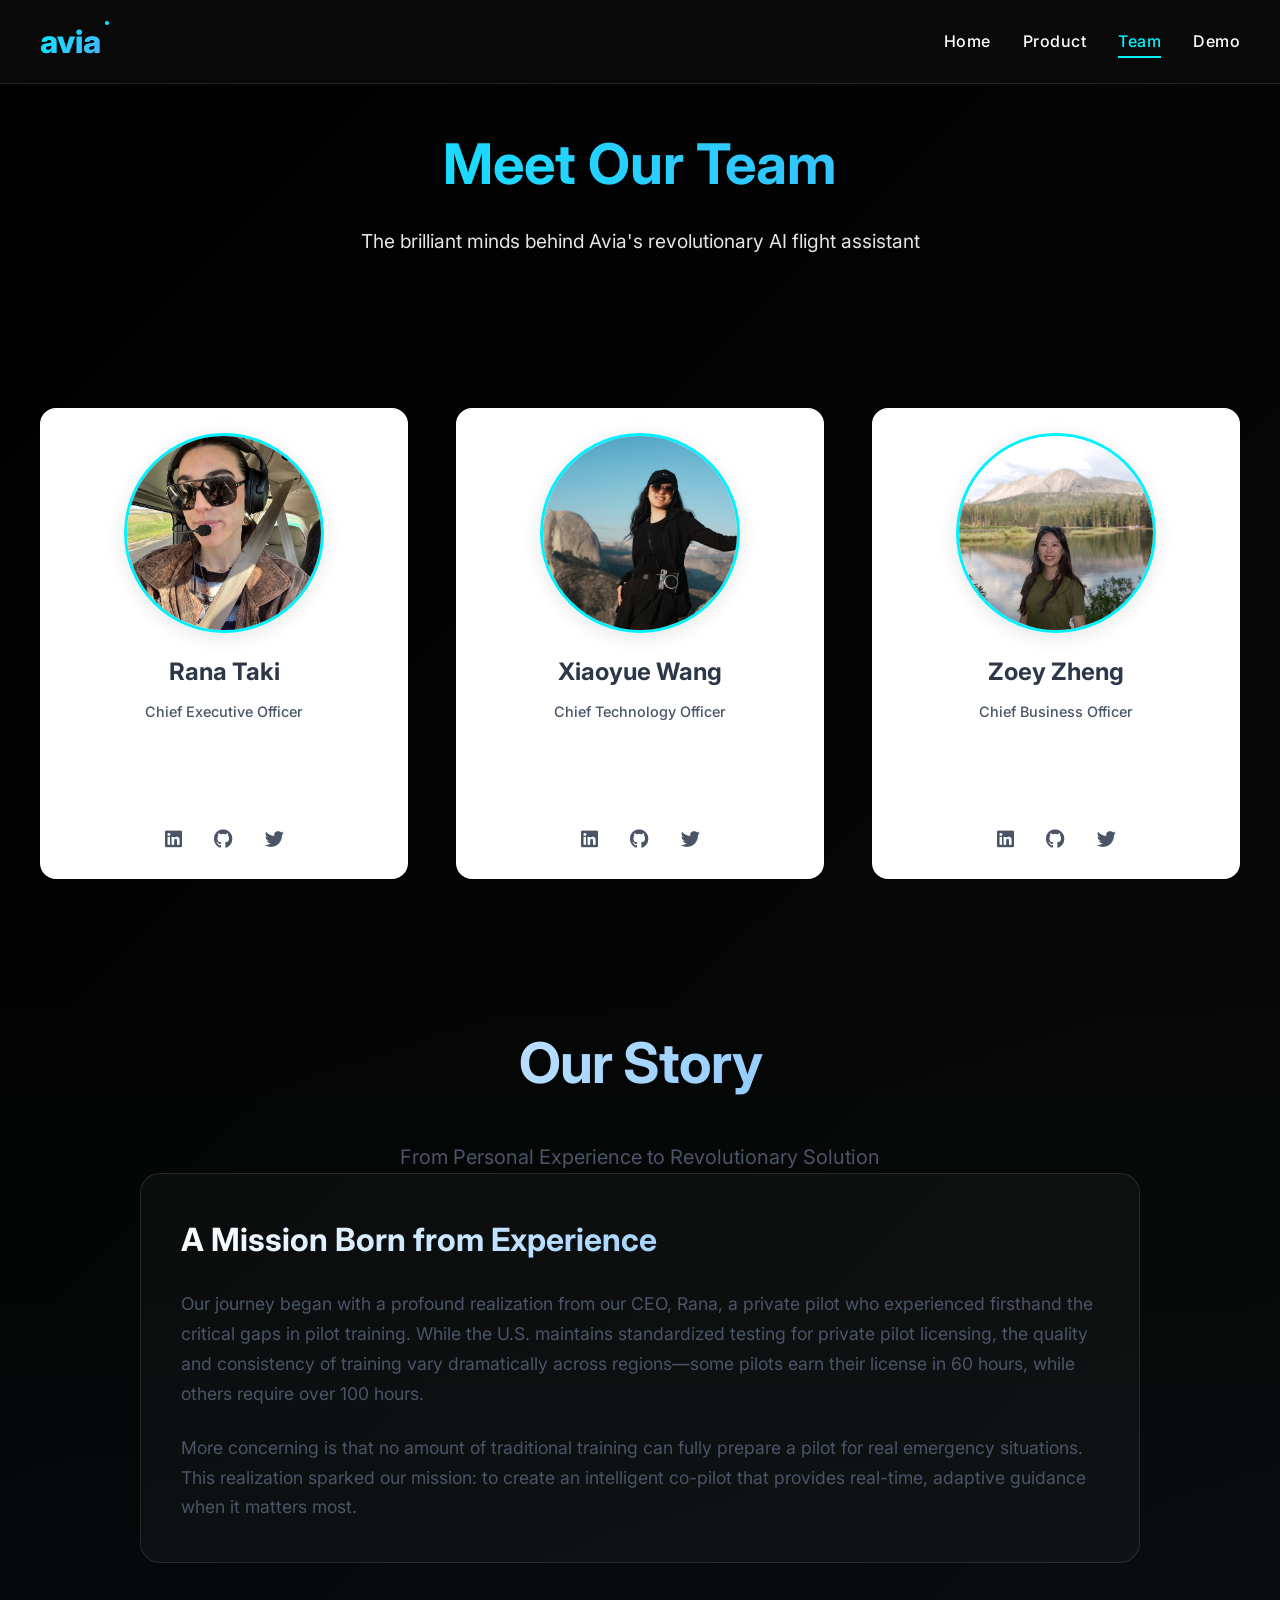
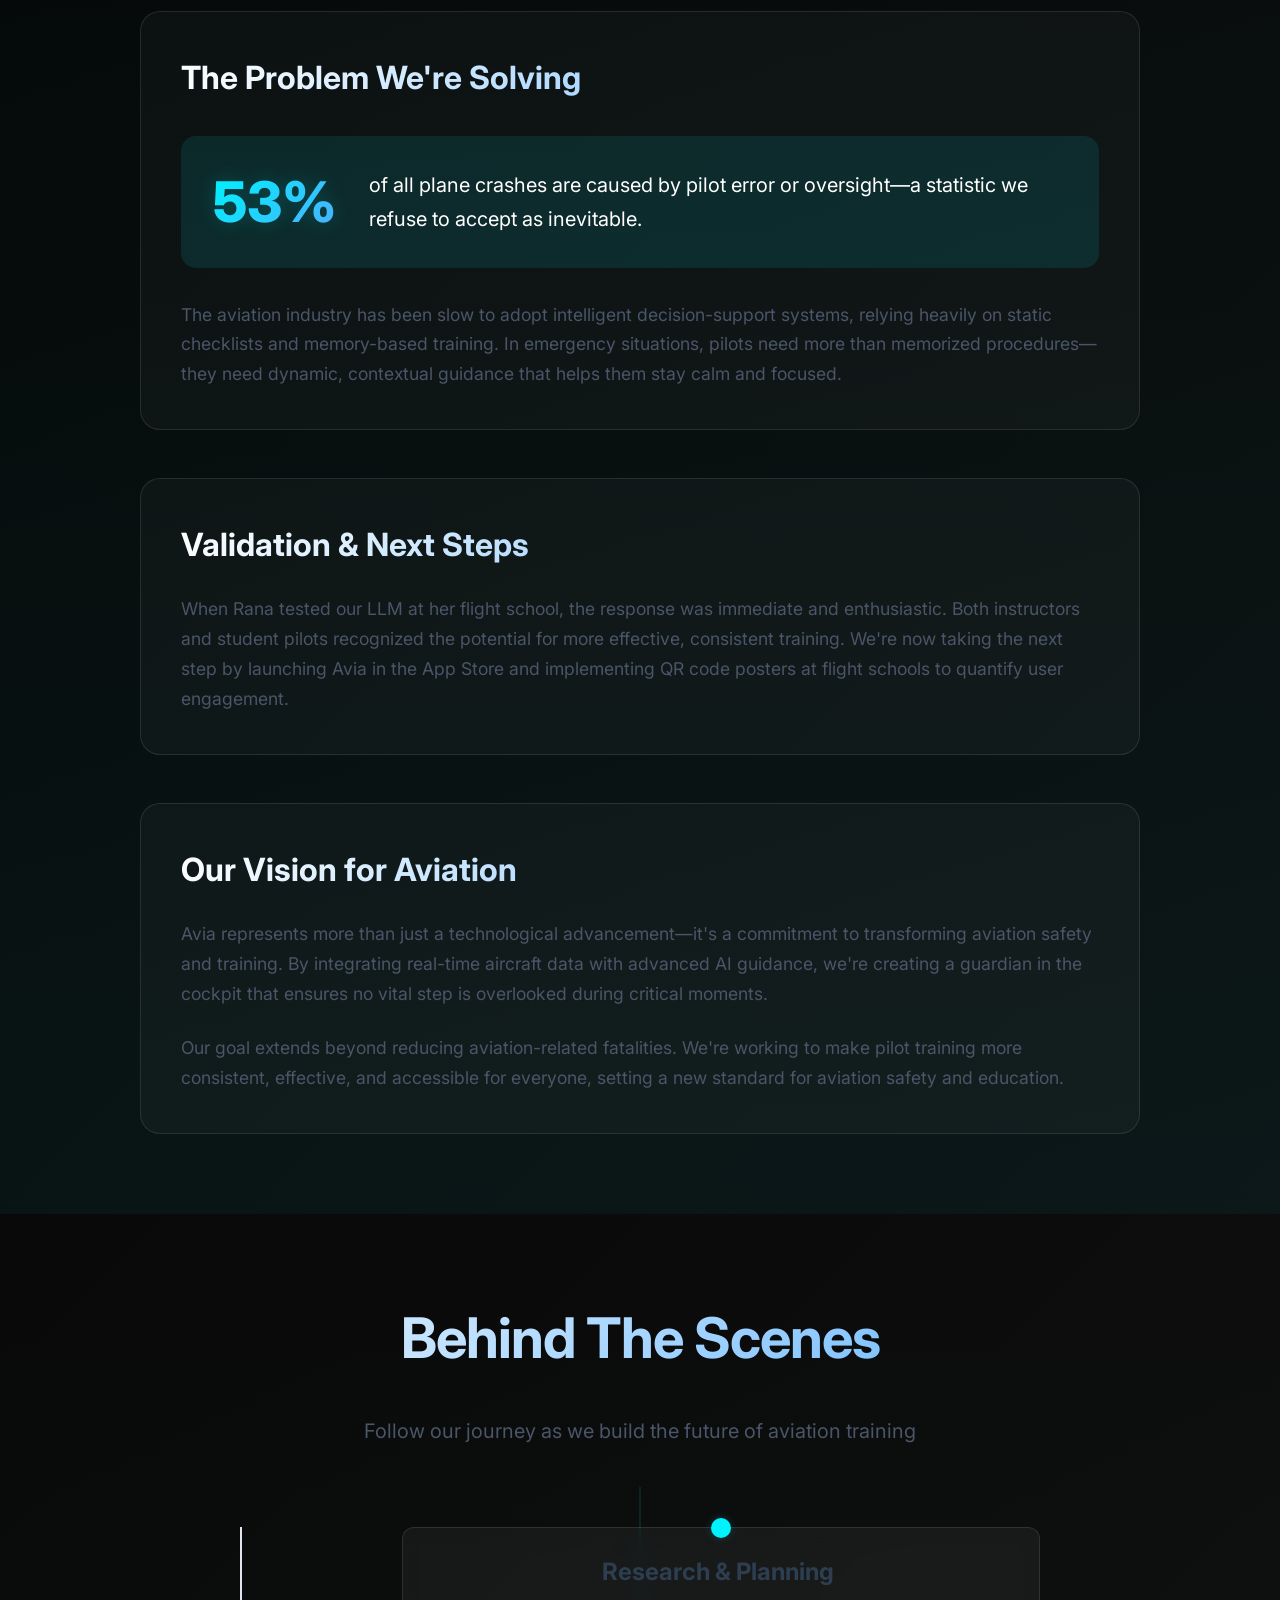
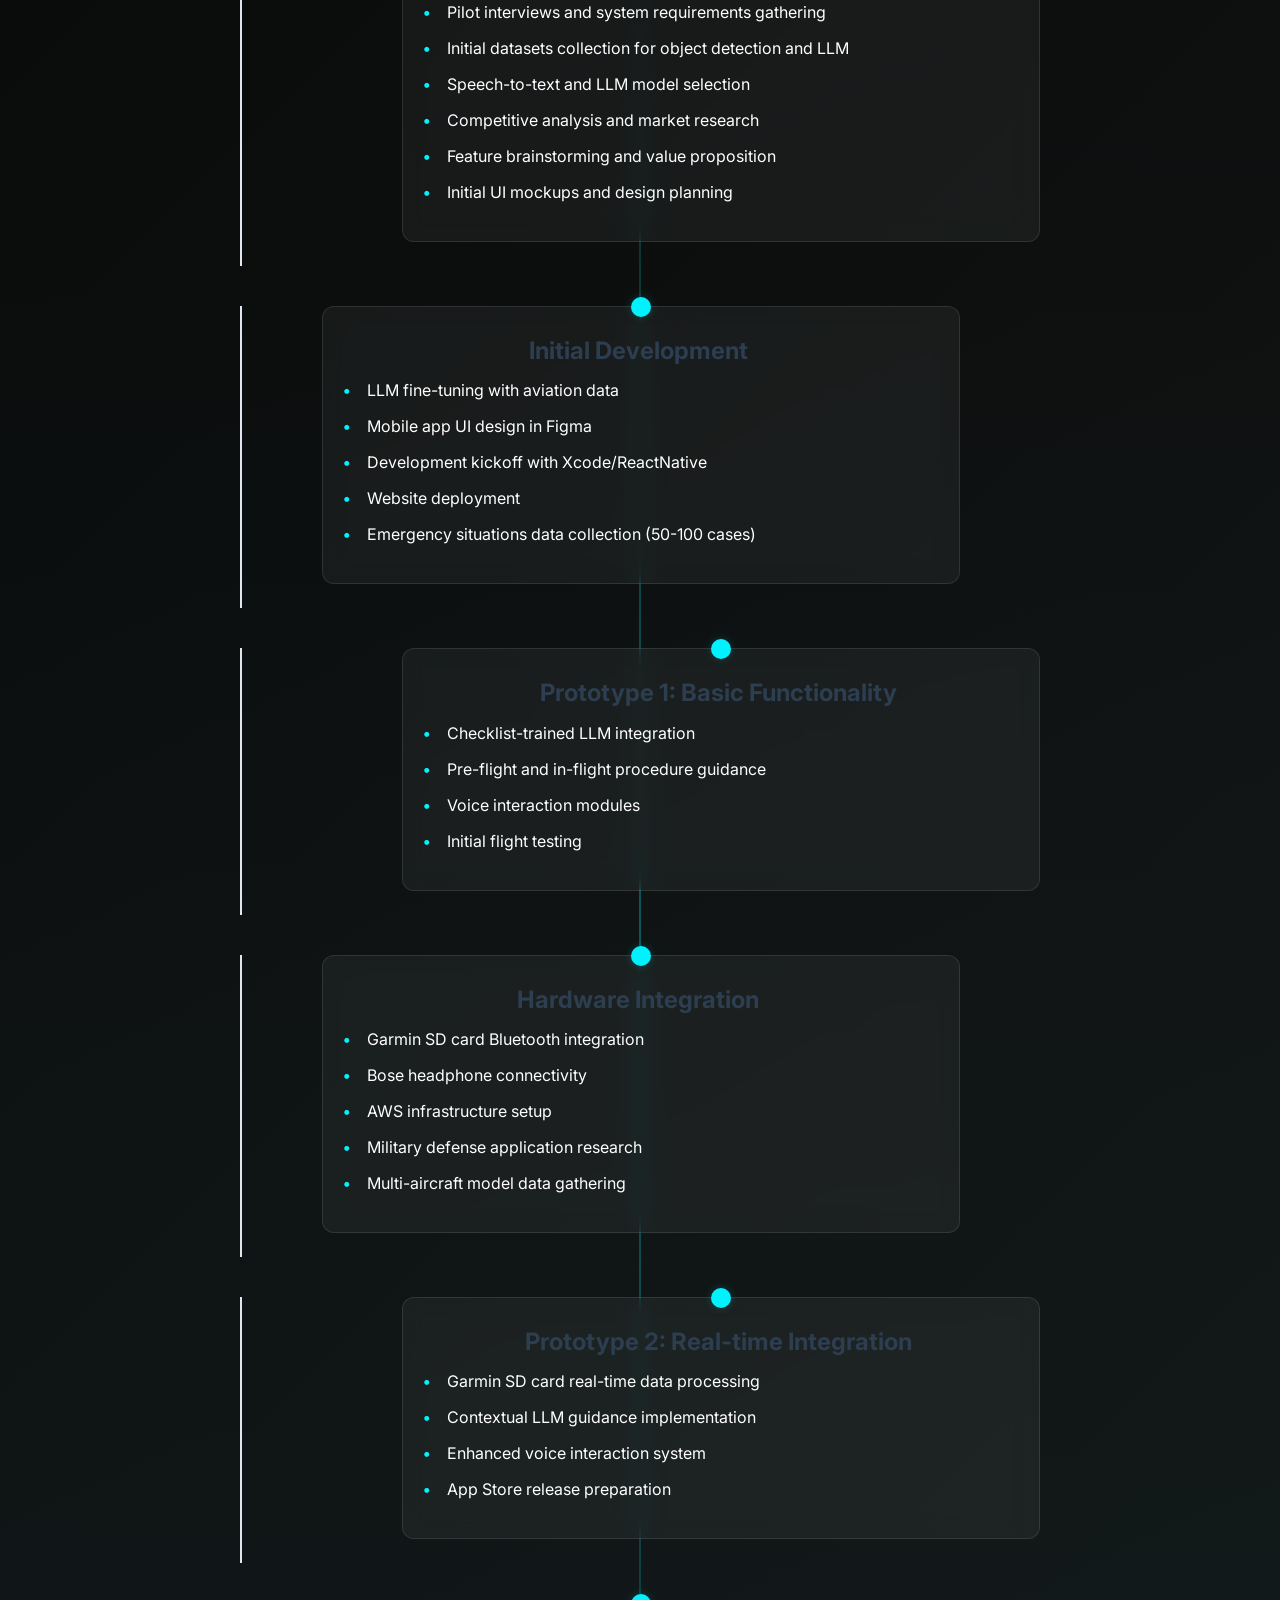
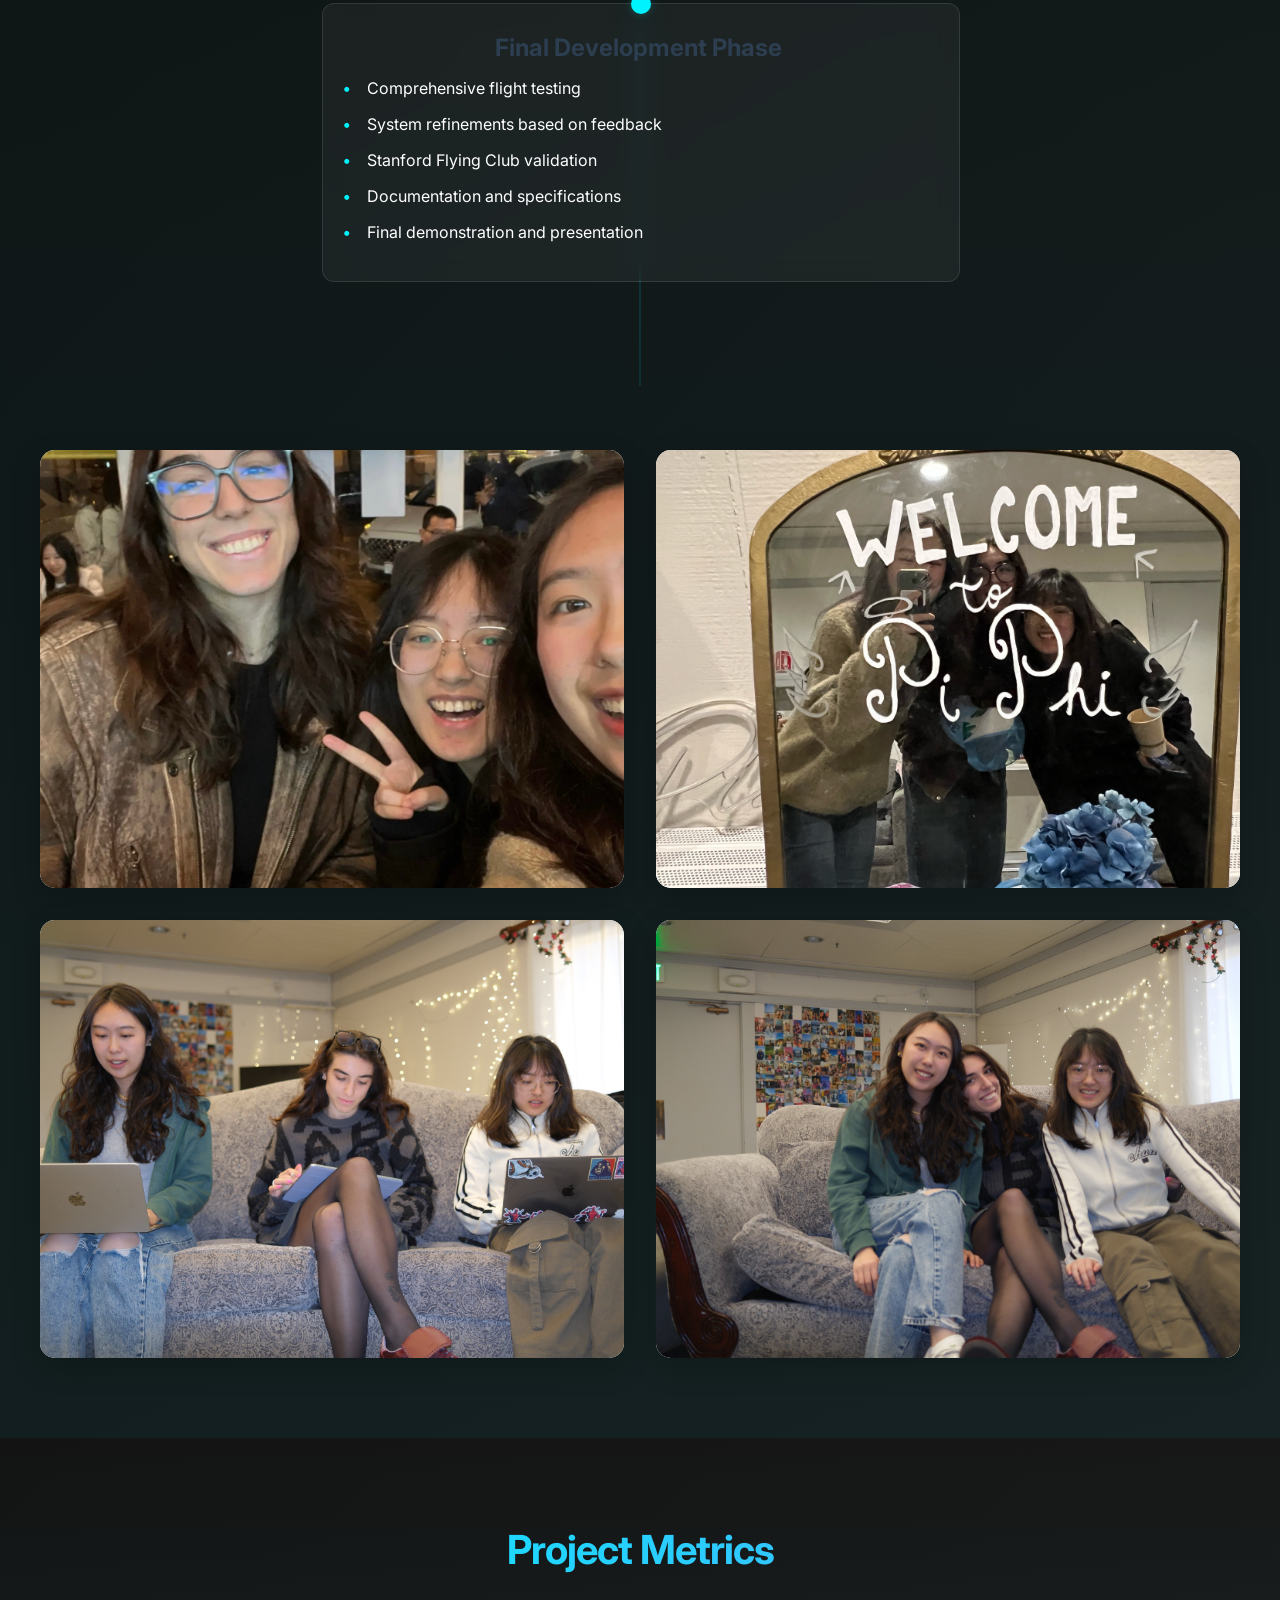
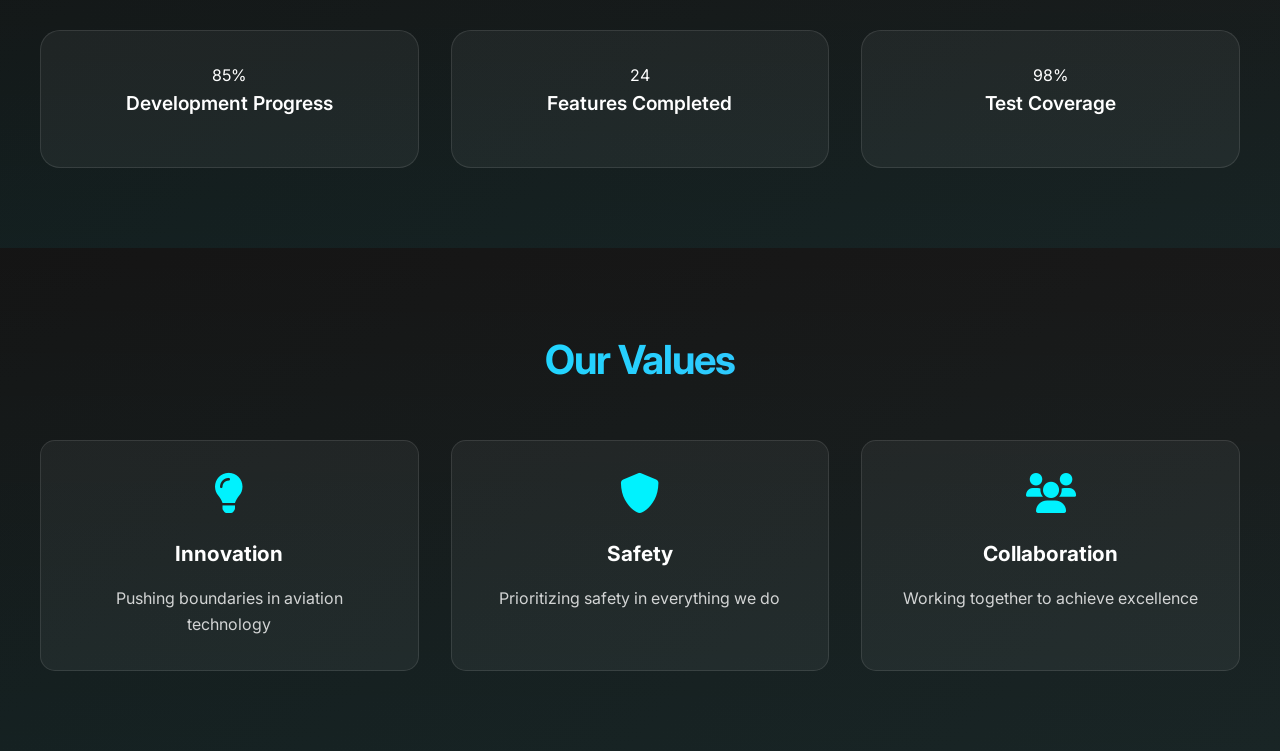
==== team.html @ 07f6a437 "Initial commit: Updated website with combined features and beta message" ====
<!DOCTYPE html>
<html lang="en">
<head>
    <meta charset="UTF-8">
    <meta name="viewport" content="width=device-width, initial-scale=1.0">
    <title>Avia - Our Team</title>
    <link rel="stylesheet" href="styles.css">
    <link rel="stylesheet" href="https://cdnjs.cloudflare.com/ajax/libs/font-awesome/6.0.0/css/all.min.css">
    <link href="https://fonts.googleapis.com/css2?family=Inter:wght@400;500;600;700;800&display=swap" rel="stylesheet">
</head>
<body>
    <nav>
        <div class="container">
            <div class="logo">avia<span class="logo-dot"></span></div>
            <div class="nav-links">
                <a href="index.html">Home</a>
                <a href="product.html">Product</a>
                <a href="team.html" class="active">Team</a>
                <a href="avia-web/index.html">Demo</a>
            </div>
            <button class="mobile-menu-btn">
                <span></span>
                <span></span>
                <span></span>
            </button>
        </div>
    </nav>

    <main class="team-page">
        <section class="team-hero">
            <div class="container">
                <h1>Meet Our Team</h1>
                <p class="subtitle">The brilliant minds behind Avia's revolutionary AI flight assistant</p>
            </div>
        </section>

        <section class="team-members">
            <div class="container">
                <div class="team-grid">
                    <div class="team-member">
                        <div class="member-image">
                            <img src="assets/profiles/rana.jpg" alt="Rana Taki">
                        </div>
                        <div class="member-info">
                            <h3>Rana Taki</h3>
                            <span class="role">Chief Executive Officer</span>
                            <p>Leading Avia's vision and strategy to revolutionize aviation safety through AI innovation.</p>
                            <div class="social-links">
                                <a href="https://www.linkedin.com/in/rana-taki-76725b192/" target="_blank"><i class="fab fa-linkedin"></i></a>
                                <a href="https://github.com/ranataki" target="_blank"><i class="fab fa-github"></i></a>
                                <a href="#" target="_blank"><i class="fab fa-twitter"></i></a>
                            </div>
                        </div>
                    </div>

                    <div class="team-member">
                        <div class="member-image">
                            <img src="assets/profiles/xiaoyue.jpg" alt="Xiaoyue Wang">
                        </div>
                        <div class="member-info">
                            <h3>Xiaoyue Wang</h3>
                            <span class="role">Chief Technology Officer</span>
                            <p>Architecting Avia's cutting-edge AI technology and leading technical innovation.</p>
                            <div class="social-links">
                                <a href="https://www.linkedin.com/in/xiaoyue-wang-611029232/" target="_blank"><i class="fab fa-linkedin"></i></a>
                                <a href="https://github.com/DPWXY" target="_blank"><i class="fab fa-github"></i></a>
                                <a href="#" target="_blank"><i class="fab fa-twitter"></i></a>
                            </div>
                        </div>
                    </div>

                    <div class="team-member">
                        <div class="member-image">
                            <img src="assets/profiles/zoey.jpg" alt="Zoey Zheng">
                        </div>
                        <div class="member-info">
                            <h3>Zoey Zheng</h3>
                            <span class="role">Chief Business Officer</span>
                            <p>Driving Avia's business development and strategic partnerships to expand our reach.</p>
                            <div class="social-links">
                                <a href="https://www.linkedin.com/in/zoey-zheng-stanford/" target="_blank"><i class="fab fa-linkedin"></i></a>
                                <a href="https://github.com/zoeyyyzheng" target="_blank"><i class="fab fa-github"></i></a>
                                <a href="#" target="_blank"><i class="fab fa-twitter"></i></a>
                            </div>
                        </div>
                    </div>
                </div>
            </div>
        </section>

        <section class="team-story">
            <div class="container">
                <h2>Our Story</h2>
                <p class="section-description">From Personal Experience to Revolutionary Solution</p>
                
                <div class="story-content">
                    <div class="origin-story">
                        <h3>A Mission Born from Experience</h3>
                        <p>Our journey began with a profound realization from our CEO, Rana, a private pilot who experienced firsthand the critical gaps in pilot training. While the U.S. maintains standardized testing for private pilot licensing, the quality and consistency of training vary dramatically across regions—some pilots earn their license in 60 hours, while others require over 100 hours.</p>
                        <p>More concerning is that no amount of traditional training can fully prepare a pilot for real emergency situations. This realization sparked our mission: to create an intelligent co-pilot that provides real-time, adaptive guidance when it matters most.</p>
                    </div>

                    <div class="problem-validation">
                        <h3>The Problem We're Solving</h3>
                        <div class="stat-highlight">
                            <span class="stat-number">53%</span>
                            <p>of all plane crashes are caused by pilot error or oversight—a statistic we refuse to accept as inevitable.</p>
                        </div>
                        <p>The aviation industry has been slow to adopt intelligent decision-support systems, relying heavily on static checklists and memory-based training. In emergency situations, pilots need more than memorized procedures—they need dynamic, contextual guidance that helps them stay calm and focused.</p>
                    </div>

                    <div class="market-validation">
                        <h3>Validation & Next Steps</h3>
                        <p>When Rana tested our LLM at her flight school, the response was immediate and enthusiastic. Both instructors and student pilots recognized the potential for more effective, consistent training. We're now taking the next step by launching Avia in the App Store and implementing QR code posters at flight schools to quantify user engagement.</p>
                    </div>

                    <div class="vision-impact">
                        <h3>Our Vision for Aviation</h3>
                        <p>Avia represents more than just a technological advancement—it's a commitment to transforming aviation safety and training. By integrating real-time aircraft data with advanced AI guidance, we're creating a guardian in the cockpit that ensures no vital step is overlooked during critical moments.</p>
                        <p>Our goal extends beyond reducing aviation-related fatalities. We're working to make pilot training more consistent, effective, and accessible for everyone, setting a new standard for aviation safety and education.</p>
                    </div>
                </div>
            </div>
        </section>

        <section class="project-timeline">
            <div class="container">
                <h2>Behind The Scenes</h2>
                <p class="section-description">Follow our journey as we build the future of aviation training</p>
                <div class="timeline-wrapper">
                    <div class="timeline">
                        <div class="timeline-item">
                            <div class="timeline-content">
                                <h3>Research & Planning</h3>
                                <ul class="timeline-list">
                                    <li>Pilot interviews and system requirements gathering</li>
                                    <li>Initial datasets collection for object detection and LLM</li>
                                    <li>Speech-to-text and LLM model selection</li>
                                    <li>Competitive analysis and market research</li>
                                    <li>Feature brainstorming and value proposition</li>
                                    <li>Initial UI mockups and design planning</li>
                                </ul>
                            </div>
                        </div>

                        <div class="timeline-item">
                            <div class="timeline-content">
                                <h3>Initial Development</h3>
                                <ul class="timeline-list">
                                    <li>LLM fine-tuning with aviation data</li>
                                    <li>Mobile app UI design in Figma</li>
                                    <li>Development kickoff with Xcode/ReactNative</li>
                                    <li>Website deployment</li>
                                    <li>Emergency situations data collection (50-100 cases)</li>
                                </ul>
                            </div>
                        </div>

                        <div class="timeline-item">
                            <div class="timeline-content">
                                <h3>Prototype 1: Basic Functionality</h3>
                                <ul class="timeline-list">
                                    <li>Checklist-trained LLM integration</li>
                                    <li>Pre-flight and in-flight procedure guidance</li>
                                    <li>Voice interaction modules</li>
                                    <li>Initial flight testing</li>
                                </ul>
                            </div>
                        </div>

                        <div class="timeline-item">
                            <div class="timeline-content">
                                <h3>Hardware Integration</h3>
                                <ul class="timeline-list">
                                    <li>Garmin SD card Bluetooth integration</li>
                                    <li>Bose headphone connectivity</li>
                                    <li>AWS infrastructure setup</li>
                                    <li>Military defense application research</li>
                                    <li>Multi-aircraft model data gathering</li>
                                </ul>
                            </div>
                        </div>

                        <div class="timeline-item">
                            <div class="timeline-content">
                                <h3>Prototype 2: Real-time Integration</h3>
                                <ul class="timeline-list">
                                    <li>Garmin SD card real-time data processing</li>
                                    <li>Contextual LLM guidance implementation</li>
                                    <li>Enhanced voice interaction system</li>
                                    <li>App Store release preparation</li>
                                </ul>
                            </div>
                        </div>

                        <div class="timeline-item">
                            <div class="timeline-content">
                                <h3>Final Development Phase</h3>
                                <ul class="timeline-list">
                                    <li>Comprehensive flight testing</li>
                                    <li>System refinements based on feedback</li>
                                    <li>Stanford Flying Club validation</li>
                                    <li>Documentation and specifications</li>
                                    <li>Final demonstration and presentation</li>
                                </ul>
                            </div>
                        </div>
                    </div>
                </div>
                
                <div class="gallery-section">
                    <div class="gallery-grid">
                        <div class="gallery-item">
                            <div class="gallery-content">
                                <img src="assets/bts/working-1.jpg" alt="Team working together">
                                <div class="gallery-overlay">
                                    <h4>Team Collaboration</h4>
                                    <p>Brainstorming session for AI integration</p>
                                </div>
                            </div>
                        </div>
                        <div class="gallery-item">
                            <div class="gallery-content">
                                <img src="assets/bts/working-2.jpg" alt="Design discussion">
                                <div class="gallery-overlay">
                                    <h4>Design Discussion</h4>
                                    <p>UI/UX planning for pilot interface</p>
                                </div>
                            </div>
                        </div>
                        <div class="gallery-item">
                            <div class="gallery-content">
                                <img src="assets/bts/working-3.jpg" alt="Project planning">
                                <div class="gallery-overlay">
                                    <h4>Project Planning</h4>
                                    <p>Mapping out system architecture</p>
                                </div>
                            </div>
                        </div>
                        <div class="gallery-item">
                            <div class="gallery-content">
                                <img src="assets/bts/working-4.jpg" alt="Development session">
                                <div class="gallery-overlay">
                                    <h4>Development</h4>
                                    <p>Fine-tuning our LLM models</p>
                                </div>
                            </div>
                        </div>
                    </div>
                </div>
            </div>
        </section>

        <section class="project-metrics">
            <div class="container">
                <h2>Project Metrics</h2>
                <div class="metrics-grid">
                    <div class="metric-card">
                        <div class="metric-value">85%</div>
                        <div class="metric-label">Development Progress</div>
                    </div>
                    <div class="metric-card">
                        <div class="metric-value">24</div>
                        <div class="metric-label">Features Completed</div>
                    </div>
                    <div class="metric-card">
                        <div class="metric-value">98%</div>
                        <div class="metric-label">Test Coverage</div>
                    </div>
                </div>
            </div>
        </section>

        <section class="team-values">
            <div class="container">
                <h2>Our Values</h2>
                <div class="values-grid">
                    <div class="value-card">
                        <i class="fas fa-lightbulb"></i>
                        <h3>Innovation</h3>
                        <p>Pushing boundaries in aviation technology</p>
                    </div>
                    <div class="value-card">
                        <i class="fas fa-shield-alt"></i>
                        <h3>Safety</h3>
                        <p>Prioritizing safety in everything we do</p>
                    </div>
                    <div class="value-card">
                        <i class="fas fa-users"></i>
                        <h3>Collaboration</h3>
                        <p>Working together to achieve excellence</p>
                    </div>
                </div>
            </div>
        </section>
    </main>

    <script src="script.js"></script>
</body>
</html>
---- styles.css ----
/* Modern CSS Reset */
* {
    margin: 0;
    padding: 0;
    box-sizing: border-box;
}

/* Variables */
:root {
    --background: #0a0a0a;
    --text-color: #ffffff;
    --text-secondary: #a0a0a0;
    --accent: #00F2FE;
    --gradient-start: #00F2FE;
    --gradient-end: #4FACFE;
    --accent-glow: rgba(0, 242, 254, 0.2);
    --light-text: #94a3b8;
    --section-bg: #0f172a;
    --background-color: #f8f9fa;
    --surface-color: white;
    --surface-color-alt: #ebf8ff;
    --text-primary: #2d3748;
    --text-secondary: #4a5568;
    --accent-color: #4299e1;
}

/* Base Styles */
html {
    scroll-behavior: smooth;
}

body {
    font-family: 'Inter', sans-serif;
    background: var(--background);
    color: #fff;
    line-height: 1.6;
    overflow-x: hidden;
}

.container {
    max-width: 1500px;
    margin: 0 auto;
    padding: 0 40px;
}

/* Navigation */
nav {
    position: fixed;
    top: 0;
    left: 0;
    right: 0;
    padding: 1.5rem 0;
    background: rgba(10, 10, 10, 0.95);
    backdrop-filter: blur(10px);
    border-bottom: 1px solid rgba(255, 255, 255, 0.1);
    z-index: 1000;
}

.nav-links {
    display: flex;
    align-items: center;
    gap: 2rem;
}

nav .container {
    display: flex;
    justify-content: space-between;
    align-items: center;
}

.logo {
    font-size: 2rem;
    font-weight: 800;
    background: linear-gradient(135deg, var(--gradient-start), var(--gradient-end));
    -webkit-background-clip: text;
    background-clip: text;
    -webkit-text-fill-color: transparent;
    position: relative;
}

.logo-dot {
    position: absolute;
    width: 4px;
    height: 4px;
    background: var(--gradient-start);
    border-radius: 50%;
    top: 5px;
    right: -8px;
    box-shadow: 0 0 10px var(--accent-glow);
}

nav a {
    color: var(--text-color);
    text-decoration: none;
    font-weight: 500;
    transition: color 0.3s ease;
    font-size: 1rem;
    letter-spacing: 0.5px;
}

nav a:hover {
    color: var(--accent);
}

/* Navigation Styles */
nav {
    position: fixed;
    top: 0;
    left: 0;
    right: 0;
    background: rgba(10, 10, 10, 0.95);
    backdrop-filter: blur(10px);
    z-index: 1000;
    padding: 1rem 0;
    border-bottom: 1px solid rgba(255, 255, 255, 0.1);
}

.nav-links {
    display: flex;
    align-items: center;
    gap: 2rem;
}

.nav-links a {
    color: var(--text-color);
    text-decoration: none;
    font-weight: 500;
    transition: color 0.3s ease;
    position: relative;
    font-size: 1rem;
    letter-spacing: 0.5px;
}

.nav-links a:hover,
.nav-links a.active {
    color: var(--accent);
}

.nav-links a::after {
    content: '';
    position: absolute;
    bottom: -4px;
    left: 0;
    width: 0;
    height: 2px;
    background: var(--gradient-start);
    transition: width 0.3s ease;
}

.nav-links a:hover::after,
.nav-links a.active::after {
    width: 100%;
}

.auth-buttons {
    margin-left: auto;
    display: flex;
    gap: 1rem;
}

.login-btn, .signup-btn {
    padding: 0.5rem 1.5rem;
    border-radius: 8px;
    font-weight: 600;
    transition: all 0.3s ease;
    text-decoration: none;
}

.login-btn {
    color: var(--accent);
    border: 1px solid var(--accent);
    background: transparent;
}

.signup-btn {
    background: var(--accent);
    color: var(--background);
    border: 1px solid var(--accent);
}

.login-btn:hover {
    background: rgba(0, 242, 254, 0.1);
}

.signup-btn:hover {
    background: transparent;
    color: var(--accent);
}

.mobile-menu-btn {
    display: none;
    background: none;
    border: none;
    cursor: pointer;
    padding: 0.5rem;
}

.mobile-menu-btn span {
    display: block;
    width: 25px;
    height: 2px;
    background: var(--text-color);
    margin: 5px 0;
    transition: all 0.3s ease;
}

@media (max-width: 768px) {
    .mobile-menu-btn {
        display: block;
    }

    .nav-links {
        display: none;
        position: absolute;
        top: 100%;
        left: 0;
        right: 0;
        background: var(--background);
        padding: 1rem;
        flex-direction: column;
        align-items: flex-start;
        border-bottom: 1px solid rgba(255, 255, 255, 0.1);
    }

    .nav-links.active {
        display: flex;
    }

    .auth-buttons {
        margin: 1rem 0;
        width: 100%;
        justify-content: center;
    }
}

/* Hero Section */
.hero {
    min-height: 100vh;
    display: flex;
    align-items: center;
    position: relative;
    overflow: hidden;
    padding: 100px 0;
}

.hero::before {
    content: '';
    position: absolute;
    top: 0;
    left: 0;
    right: 0;
    bottom: 0;
    background: 
        linear-gradient(rgba(10, 15, 29, 0.8), rgba(10, 15, 29, 0.8)),
        url('https://images.unsplash.com/photo-1436891620584-47fd0e565afb?ixlib=rb-1.2.1&auto=format&fit=crop&w=2850&q=80') no-repeat center center;
    background-size: cover;
    z-index: 0;
}

.grid-overlay {
    position: absolute;
    top: 0;
    left: 0;
    right: 0;
    bottom: 0;
    background: 
        linear-gradient(90deg, rgba(0, 242, 254, 0.03) 1px, transparent 1px),
        linear-gradient(0deg, rgba(0, 242, 254, 0.03) 1px, transparent 1px);
    background-size: 30px 30px;
    transform: perspective(500px) rotateX(60deg);
    transform-origin: center top;
    animation: grid 20s linear infinite;
}

@keyframes grid {
    0% { background-position: 0 0; }
    100% { background-position: 30px 30px; }
}

.hero-content {
    position: relative;
    z-index: 2;
    max-width: 800px;
}

.badge {
    display: inline-block;
    padding: 0.5rem 1rem;
    background: rgba(0, 242, 254, 0.1);
    border: 1px solid rgba(0, 242, 254, 0.2);
    border-radius: 50px;
    font-size: 0.875rem;
    font-weight: 500;
    color: var(--gradient-start);
    margin-bottom: 2rem;
    text-transform: uppercase;
    letter-spacing: 1px;
}

.hero h1 {
    font-size: 5.5rem;
    font-weight: 800;
    line-height: 1.1;
    margin-bottom: 1.5rem;
    background: linear-gradient(135deg, #fff 0%, var(--gradient-end) 100%);
    -webkit-background-clip: text;
    background-clip: text;
    -webkit-text-fill-color: transparent;
    letter-spacing: -2px;
    text-shadow: 0 0 30px var(--accent-glow);
}

.hero .subtitle {
    font-size: 1.5rem;
    margin-bottom: 2.5rem;
    max-width: 600px;
    color: #e2e8f0;
    font-weight: 400;
    text-shadow: 0 2px 4px rgba(0,0,0,0.3);
}

/* Stats Section */
.cta-group {
    display: flex;
    align-items: center;
    gap: 3rem;
}

.stats {
    display: flex;
    gap: 2rem;
    border-left: 1px solid rgba(0, 242, 254, 0.2);
    padding-left: 3rem;
}

.stat {
    text-align: left;
}

.stat-number {
    display: block;
    font-size: 2.5rem;
    font-weight: 800;
    background: linear-gradient(135deg, var(--gradient-start), var(--gradient-end));
    -webkit-background-clip: text;
    background-clip: text;
    -webkit-text-fill-color: transparent;
    text-shadow: 0 0 20px var(--accent-glow);
}

.stat-label {
    font-size: 0.875rem;
    color: #94a3b8;
    text-transform: uppercase;
    letter-spacing: 1px;
}

/* Floating Elements */
.floating-elements {
    position: absolute;
    top: 0;
    left: 0;
    right: 0;
    bottom: 0;
    pointer-events: none;
    z-index: 1;
    will-change: transform;
}

.floating-element {
    position: absolute;
    border-radius: 50%;
    background: linear-gradient(135deg, var(--gradient-start), var(--gradient-end));
    opacity: 0.1;
    filter: blur(50px);
}

.element-1 {
    width: 600px;
    height: 600px;
    top: -200px;
    right: -200px;
    animation: float 20s ease-in-out infinite;
}

.element-2 {
    width: 400px;
    height: 400px;
    bottom: -100px;
    left: -100px;
    animation: float 15s ease-in-out infinite reverse;
}

@keyframes float {
    0%, 100% { transform: translate(0, 0); }
    50% { transform: translate(50px, -50px); }
}

/* Buttons */
.cta-button {
    display: inline-block;
    background: linear-gradient(135deg, rgba(0, 242, 254, 0.1), rgba(79, 172, 254, 0.1));
    color: white;
    padding: 1.2rem 3rem;
    border-radius: 50px;
    text-decoration: none;
    font-weight: 600;
    transition: all 0.3s ease;
    border: 1px solid rgba(0, 242, 254, 0.3);
    cursor: pointer;
    backdrop-filter: blur(10px);
    position: relative;
    overflow: hidden;
    will-change: transform, background-color;
}

.cta-button::before {
    content: '';
    position: absolute;
    top: 0;
    left: -100%;
    width: 100%;
    height: 100%;
    background: linear-gradient(
        90deg,
        transparent,
        rgba(255, 255, 255, 0.2),
        transparent
    );
    transition: 0.5s;
}

.cta-button:hover {
    transform: translateY(-2px);
    border-color: var(--gradient-start);
    box-shadow: 
        0 0 30px var(--accent-glow),
        0 0 60px rgba(0, 242, 254, 0.2);
}

.cta-button:hover::before {
    left: 100%;
}

/* Features Section */
.features {
    padding: 150px 0;
    position: relative;
    background: linear-gradient(rgba(10, 15, 29, 0.9), rgba(10, 15, 29, 0.95));
}

.feature-grid {
    display: grid;
    grid-template-columns: repeat(auto-fit, minmax(300px, 1fr));
    gap: 2rem;
    margin-top: 4rem;
}

.feature-card {
    background: rgba(255, 255, 255, 0.03);
    padding: 3rem;
    border-radius: 20px;
    backdrop-filter: blur(10px);
    border: 1px solid rgba(0, 242, 254, 0.1);
    transition: transform 0.3s ease;
    position: relative;
    overflow: hidden;
    will-change: transform;
}

.feature-badge {
    position: absolute;
    top: 1.5rem;
    right: 1.5rem;
    padding: 0.25rem 0.75rem;
    background: rgba(0, 242, 254, 0.1);
    border: 1px solid rgba(0, 242, 254, 0.2);
    border-radius: 20px;
    font-size: 0.75rem;
    color: var(--gradient-start);
    text-transform: uppercase;
    letter-spacing: 1px;
}

.feature-card::before {
    content: '';
    position: absolute;
    top: 0;
    left: 0;
    right: 0;
    height: 1px;
    background: linear-gradient(90deg, transparent, var(--gradient-start), transparent);
}

.feature-card:hover {
    transform: translateY(-5px);
    border-color: var(--gradient-start);
    box-shadow: 
        0 20px 40px rgba(0, 242, 254, 0.1),
        0 0 30px rgba(0, 242, 254, 0.2);
}

.feature-icon {
    font-size: 2.5rem;
    margin-bottom: 2rem;
    background: linear-gradient(135deg, var(--gradient-start), var(--gradient-end));
    -webkit-background-clip: text;
    background-clip: text;
    -webkit-text-fill-color: transparent;
    position: relative;
}

.feature-icon::after {
    content: '';
    position: absolute;
    width: 30px;
    height: 30px;
    background: radial-gradient(circle, rgba(0, 242, 254, 0.2) 0%, transparent 70%);
    border-radius: 50%;
    top: 50%;
    left: 50%;
    transform: translate(-50%, -50%);
    z-index: -1;
}

.feature-card h3 {
    font-size: 1.5rem;
    margin-bottom: 1rem;
    color: #fff;
}

.feature-card p {
    color: #94a3b8;
    font-size: 1.1rem;
    line-height: 1.7;
}

/* About Section */
.about {
    padding: 150px 0;
    text-align: center;
    background: var(--background);
    position: relative;
    overflow: hidden;
}

.about p {
    max-width: 800px;
    margin: 0 auto 4rem;
    font-size: 1.25rem;
    color: #e2e8f0;
}

/* Tech Specs */
.tech-specs {
    display: flex;
    justify-content: center;
    gap: 4rem;
    margin-top: 4rem;
}

.spec {
    text-align: center;
}

.spec-label {
    display: block;
    font-size: 0.875rem;
    color: #94a3b8;
    text-transform: uppercase;
    letter-spacing: 1px;
    margin-bottom: 0.5rem;
}

.spec-value {
    display: block;
    font-size: 2rem;
    font-weight: 800;
    background: linear-gradient(135deg, var(--gradient-start), var(--gradient-end));
    -webkit-background-clip: text;
    background-clip: text;
    -webkit-text-fill-color: transparent;
    text-shadow: 0 0 20px var(--accent-glow);
}

/* Contact Section */
.contact {
    padding: 150px 0;
    text-align: center;
    background: linear-gradient(rgba(10, 15, 29, 0.9), rgba(10, 15, 29, 0.95));
}

.contact p {
    max-width: 600px;
    margin: 0 auto 3rem;
    color: #e2e8f0;
    font-size: 1.25rem;
}

.signup-form {
    max-width: 500px;
    margin: 0 auto;
    display: flex;
    gap: 1rem;
}

.signup-form input {
    flex: 1;
    padding: 1.2rem 1.5rem;
    border-radius: 50px;
    border: 1px solid rgba(0, 242, 254, 0.2);
    background: rgba(255, 255, 255, 0.03);
    color: #fff;
    font-size: 1rem;
    transition: all 0.3s ease;
}

.signup-form input:focus {
    outline: none;
    border-color: var(--gradient-start);
    box-shadow: 0 0 20px var(--accent-glow);
}

.form-note {
    margin-top: 1.5rem;
    font-size: 0.875rem;
    color: var(--gradient-start);
    text-transform: uppercase;
}

/* About Page Styles */
.about-hero {
    padding: 120px 0 80px;
    min-height: 100vh;
    display: flex;
    align-items: center;
}

.about-hero .section-title {
    text-align: center;
    font-size: 2.5rem;
    color: #fff;
    margin-bottom: 3rem;
    background: linear-gradient(to right, var(--gradient-start), var(--gradient-end));
    -webkit-background-clip: text;
    background-clip: text;
    -webkit-text-fill-color: transparent;
    font-weight: 700;
}

.about-hero .team-image {
    width: 200px;
    height: 200px;
    margin: 0 auto 1.5rem;
    border-radius: 50%;
    overflow: hidden;
    border: 3px solid var(--gradient-start);
    box-shadow: 0 0 20px var(--accent-glow);
}

.about-hero .team-image img {
    width: 100%;
    height: 100%;
    object-fit: cover;
}

.about-hero .team-card h3 {
    color: #fff;
    font-size: 1.8rem;
    margin-bottom: 0.5rem;
}

.about-hero .team-card .role {
    color: var(--gradient-start);
    font-size: 1.1rem;
    margin-bottom: 1rem;
    font-weight: 500;
}

.about-hero .team-card .bio {
    color: rgba(255, 255, 255, 0.9);
    font-size: 1.05rem;
    line-height: 1.6;
}

.hero .team-grid {
    display: grid;
    grid-template-columns: repeat(3, minmax(350px, 400px));
    gap: 2.5rem;
    margin-top: 2rem;
    padding: 2rem 0;
    justify-content: center;
}

.hero .team-card {
    background: rgba(255, 255, 255, 0.1);
    backdrop-filter: blur(10px);
    border-radius: 1rem;
    padding: 2.5rem;
    width: 100%;
    height: 100%;
    text-align: center;
    transition: transform 0.3s ease;
}

.hero .team-card:hover {
    transform: translateY(-5px);
    background: rgba(255, 255, 255, 0.15);
}

.team-card {
    background: rgba(255, 255, 255, 0.05);
    border-radius: 1rem;
    padding: 2rem;
    text-align: center;
    transition: transform 0.3s ease;
}

.team-card:hover {
    transform: translateY(-5px);
}

.team-image {
    width: 200px;
    height: 200px;
    margin: 0 auto 1.5rem;
    border-radius: 50%;
    overflow: hidden;
    border: 3px solid var(--gradient-start);
}

.team-image img {
    width: 100%;
    height: 100%;
    object-fit: cover;
}

.team-card h3 {
    color: #fff;
    margin-bottom: 0.5rem;
}

.team-card .role {
    color: var(--gradient-start);
    font-size: 0.9rem;
    margin-bottom: 1rem;
}

.team-card .bio {
    color: var(--light-text);
    font-size: 0.95rem;
    line-height: 1.6;
}

.timeline {
    padding: 6rem 0;
}

.timeline-container {
    position: relative;
    max-width: 800px;
    margin: 3rem auto 0;
}

.timeline-container::before {
    content: '';
    position: absolute;
    left: 50%;
    transform: translateX(-50%);
    width: 2px;
    height: 100%;
    background: linear-gradient(to bottom, var(--gradient-start), var(--gradient-end));
}

.timeline-item {
    margin-bottom: 4rem;
    position: relative;
}

.timeline-content {
    background: rgba(255, 255, 255, 0.05);
    border-radius: 1rem;
    padding: 2rem;
    position: relative;
    width: calc(50% - 30px);
    margin-left: auto;
}

.timeline-item:nth-child(even) .timeline-content {
    margin-left: 0;
}

.timeline-date {
    color: var(--gradient-start);
    font-weight: 600;
    margin-bottom: 1rem;
}

.timeline-content h3 {
    color: #fff;
    margin-bottom: 1rem;
}

.timeline-image {
    margin-top: 1.5rem;
    border-radius: 0.5rem;
    overflow: hidden;
}

.timeline-image img {
    width: 100%;
    height: auto;
    display: block;
}

/* Section Headers */
section h2 {
    font-size: 3.5rem;
    margin-bottom: 2rem;
    text-align: center;
    background: linear-gradient(135deg, #fff 0%, var(--gradient-end) 100%);
    -webkit-background-clip: text;
    background-clip: text;
    -webkit-text-fill-color: transparent;
    letter-spacing: -1px;
}

/* Footer */
footer {
    background: var(--background);
    padding: 6rem 0 2rem;
    border-top: 1px solid rgba(0, 242, 254, 0.1);
}

.footer-content {
    display: grid;
    grid-template-columns: repeat(auto-fit, minmax(250px, 1fr));
    gap: 4rem;
    margin-bottom: 4rem;
}

.footer-section h3 {
    font-size: 1.5rem;
    margin-bottom: 1.5rem;
    background: linear-gradient(135deg, var(--gradient-start), var(--gradient-end));
    -webkit-background-clip: text;
    background-clip: text;
    -webkit-text-fill-color: transparent;
    position: relative;
}

.footer-section p {
    color: #94a3b8;
}

.footer-bottom {
    text-align: center;
    padding-top: 2rem;
    border-top: 1px solid rgba(0, 242, 254, 0.1);
    color: #94a3b8;
}

/* Responsive Design */
@media (max-width: 768px) {
    .hero h1 {
        font-size: 3.5rem;
    }
    
    .hero .subtitle {
        font-size: 1.25rem;
    }
    
    .cta-group {
        flex-direction: column;
        align-items: stretch;
    }
    
    .stats {
        border-left: none;
        padding-left: 0;
        justify-content: center;
    }
    
    .signup-form {
        flex-direction: column;
        padding: 0 20px;
    }
    
    .nav-links {
        display: none;
    }
    
    .tech-specs {
        flex-direction: column;
        gap: 2rem;
    }
    
    section h2 {
        font-size: 2.5rem;
    }
}

/* Product Page Styles */
.product-page section {
    padding: 100px 0;
}

.product-page h1,
.product-page h2 {
    font-size: 3.5rem;
    margin-bottom: 3rem;
    background: linear-gradient(to right, var(--gradient-start), var(--gradient-end));
    -webkit-background-clip: text;
    background-clip: text;
    -webkit-text-fill-color: transparent;
}

.challenges, .solution, .how-it-works, .differentiation {
    position: relative;
    overflow: hidden;
}

.challenge-item,
.solution-item,
.workflow-item,
.diff-item {
    background: rgba(255, 255, 255, 0.05);
    border-radius: 20px;
    padding: 2rem;
    margin-bottom: 2rem;
    border: 1px solid rgba(255, 255, 255, 0.1);
    transition: all 0.3s ease;
    display: flex;
    align-items: flex-start;
    gap: 2rem;
}

.challenge-item:hover,
.solution-item:hover,
.workflow-item:hover,
.diff-item:hover {
    transform: translateY(-5px);
    border-color: var(--accent);
    box-shadow: 0 10px 30px rgba(0, 242, 254, 0.1);
}

.number {
    background: var(--accent);
    color: var(--background);
    width: 50px;
    height: 50px;
    border-radius: 50%;
    display: flex;
    align-items: center;
    justify-content: center;
    font-weight: 700;
    font-size: 1.2rem;
    flex-shrink: 0;
}

.content {
    flex-grow: 1;
}

.content h3 {
    color: var(--accent);
    margin-bottom: 0.5rem;
    font-size: 1.5rem;
}

.content p {
    color: var(--text-color);
    font-size: 1.1rem;
    line-height: 1.6;
    margin: 0;
}

.challenges-grid,
.solution-grid,
.workflow-grid,
.diff-grid {
    display: grid;
    gap: 2rem;
    grid-template-columns: repeat(auto-fit, minmax(300px, 1fr));
}

@media (max-width: 768px) {
    .product-page h1,
    .product-page h2 {
        font-size: 2.5rem;
    }

    .challenge-item,
    .solution-item,
    .workflow-item,
    .diff-item {
        flex-direction: column;
        padding: 1.5rem;
        gap: 1rem;
    }

    .content h3 {
        font-size: 1.3rem;
    }

    .content p {
        font-size: 1rem;
    }
}

/* Product Hero Section */
.product-hero {
    min-height: 80vh;
    display: flex;
    align-items: center;
    position: relative;
    padding: 120px 0 60px;
    background: linear-gradient(45deg, rgba(0,0,0,0.9), rgba(10,10,10,0.95));
    overflow: hidden;
}

.product-hero::before {
    content: '';
    position: absolute;
    top: 0;
    left: 0;
    right: 0;
    bottom: 0;
    background: url('path-to-your-background.jpg') center/cover;
    opacity: 0.1;
    z-index: -1;
}

.product-hero .hero-content {
    max-width: 800px;
    margin: 0 auto;
    text-align: center;
}

.product-hero .badge {
    display: inline-block;
    padding: 0.5rem 1rem;
    background: rgba(0, 242, 254, 0.1);
    color: var(--accent);
    border-radius: 20px;
    font-weight: 500;
    margin-bottom: 1.5rem;
    border: 1px solid var(--accent);
}

.product-hero h1 {
    font-size: 4rem;
    margin-bottom: 1.5rem;
    background: linear-gradient(to right, var(--gradient-start), var(--gradient-end));
    -webkit-background-clip: text;
    background-clip: text;
    -webkit-text-fill-color: transparent;
    line-height: 1.2;
}

.product-hero .hero-subtitle {
    font-size: 1.25rem;
    color: var(--text-color);
    margin-bottom: 3rem;
    opacity: 0.9;
}

.hero-stats {
    display: flex;
    justify-content: center;
    gap: 3rem;
    margin-top: 3rem;
}

.hero-stats .stat {
    text-align: center;
}

.hero-stats .stat-number {
    display: block;
    font-size: 2.5rem;
    font-weight: 700;
    color: var(--accent);
    margin-bottom: 0.5rem;
}

.hero-stats .stat-label {
    color: var(--text-color);
    font-size: 1rem;
    opacity: 0.8;
}

/* Enhanced Feature Cards */
.features-grid {
    display: grid;
    grid-template-columns: repeat(auto-fit, minmax(280px, 1fr));
    gap: 2rem;
    margin-top: 3rem;
}

.feature-card {
    background: rgba(255, 255, 255, 0.05);
    border-radius: 20px;
    padding: 2rem;
    border: 1px solid rgba(255, 255, 255, 0.1);
    transition: all 0.3s ease;
}

.feature-card:hover {
    transform: translateY(-5px);
    border-color: var(--accent);
    box-shadow: 0 10px 30px rgba(0, 242, 254, 0.1);
}

.feature-icon {
    width: 60px;
    height: 60px;
    background: rgba(0, 242, 254, 0.1);
    border-radius: 50%;
    display: flex;
    align-items: center;
    justify-content: center;
    margin-bottom: 1.5rem;
}

.feature-icon i {
    font-size: 1.5rem;
    color: var(--accent);
}

.feature-card h3 {
    color: var(--accent);
    margin-bottom: 1rem;
    font-size: 1.5rem;
}

.feature-list {
    list-style: none;
    padding: 0;
    margin: 0;
}

.feature-list li {
    color: var(--text-color);
    margin-bottom: 0.75rem;
    padding-left: 1.5rem;
    position: relative;
    line-height: 1.4;
}

.feature-list li::before {
    content: '→';
    position: absolute;
    left: 0;
    color: var(--accent);
}

@media (max-width: 768px) {
    .product-hero h1 {
        font-size: 2.5rem;
    }

    .product-hero .hero-subtitle {
        font-size: 1.1rem;
    }

    .hero-stats {
        flex-direction: column;
        gap: 1.5rem;
    }

    .features-grid {
        grid-template-columns: 1fr;
    }
}

/* Product Hero Section */
.product-hero {
    min-height: 100vh;
    display: flex;
    align-items: center;
    position: relative;
    padding: 120px 0 60px;
    background: linear-gradient(135deg, #000000, #1a1a1a);
    overflow: hidden;
}

.hero-background {
    position: absolute;
    top: 0;
    left: 0;
    right: 0;
    bottom: 0;
    z-index: 0;
}

.gradient-overlay {
    position: absolute;
    top: 0;
    left: 0;
    right: 0;
    bottom: 0;
    background: linear-gradient(45deg, rgba(0,0,0,0.8), rgba(0,0,0,0.4));
}

.pattern-overlay {
    position: absolute;
    top: 0;
    left: 0;
    right: 0;
    bottom: 0;
    background-image: url('data:image/svg+xml,<svg width="20" height="20" viewBox="0 0 20 20" xmlns="http://www.w3.org/2000/svg"><rect width="1" height="1" fill="rgba(0,242,254,0.1)"/></svg>');
    opacity: 0.1;
}

.hero-content {
    position: relative;
    z-index: 1;
    max-width: 900px;
    margin: 0 auto;
    text-align: center;
    padding: 0 20px;
}

.hero-features {
    display: flex;
    justify-content: center;
    gap: 2rem;
    margin: 2rem 0;
    flex-wrap: wrap;
}

.hero-feature {
    display: flex;
    align-items: center;
    gap: 0.5rem;
    color: var(--text-color);
    font-size: 1.1rem;
}

.hero-feature i {
    color: var(--accent);
    font-size: 1.2rem;
}

.cta-buttons {
    display: flex;
    justify-content: center;
    gap: 1rem;
    margin: 2rem 0;
}

.primary-button, .secondary-button {
    padding: 1rem 2rem;
    border-radius: 8px;
    font-weight: 600;
    transition: all 0.3s ease;
    text-decoration: none;
}

.primary-button {
    background: var(--accent);
    color: var(--background);
    border: 1px solid var(--accent);
}

.secondary-button {
    background: transparent;
    color: var(--accent);
    border: 1px solid var(--accent);
}

.primary-button:hover {
    transform: translateY(-2px);
    box-shadow: 0 8px 20px rgba(0,242,254,0.2);
}

.secondary-button:hover {
    background: rgba(0,242,254,0.1);
    transform: translateY(-2px);
}

/* Benefits Section */
.benefits {
    padding: 100px 0;
    background: linear-gradient(180deg, #000000, #0a0a0a);
}

.benefits-grid {
    display: grid;
    grid-template-columns: repeat(auto-fit, minmax(300px, 1fr));
    gap: 2rem;
    margin-top: 3rem;
}

.benefit-card {
    background: rgba(255,255,255,0.05);
    border-radius: 20px;
    padding: 2rem;
    border: 1px solid rgba(255,255,255,0.1);
    transition: all 0.3s ease;
}

.benefit-card:hover {
    transform: translateY(-5px);
    border-color: var(--accent);
    box-shadow: 0 10px 30px rgba(0,242,254,0.1);
}

.benefit-card i {
    font-size: 2rem;
    color: var(--accent);
    margin-bottom: 1.5rem;
}

.benefit-card h3 {
    color: var(--text-color);
    margin-bottom: 1rem;
    font-size: 1.5rem;
}

.benefit-list {
    list-style: none;
    padding: 0;
    margin: 1rem 0 0;
}

.benefit-list li {
    color: var(--text-color);
    margin-bottom: 0.5rem;
    padding-left: 1.5rem;
    position: relative;
    opacity: 0.8;
}

.benefit-list li::before {
    content: '→';
    position: absolute;
    left: 0;
    color: var(--accent);
}

/* Metrics Section */
.metrics {
    padding: 100px 0;
    background: linear-gradient(180deg, #0a0a0a, #000000);
}

.metrics-grid {
    display: grid;
    grid-template-columns: repeat(auto-fit, minmax(250px, 1fr));
    gap: 2rem;
    margin-top: 3rem;
}

.metric-card {
    background: rgba(255,255,255,0.05);
    border-radius: 20px;
    padding: 2rem;
    text-align: center;
    border: 1px solid rgba(255,255,255,0.1);
    transition: all 0.3s ease;
}

.metric-card:hover {
    transform: translateY(-5px);
    border-color: var(--accent);
    box-shadow: 0 10px 30px rgba(0,242,254,0.1);
}

.metric-number {
    font-size: 3rem;
    font-weight: 700;
    color: var(--accent);
    margin-bottom: 0.5rem;
}

.metric-label {
    color: var(--text-color);
    font-size: 1.2rem;
    font-weight: 600;
    margin-bottom: 1rem;
}

.metric-card p {
    color: var(--text-color);
    opacity: 0.8;
    margin: 0;
}

/* Integration Section */
.integrations {
    padding: 100px 0;
    background: linear-gradient(180deg, #000000, #0a0a0a);
}

.integration-grid {
    display: grid;
    grid-template-columns: repeat(auto-fit, minmax(200px, 1fr));
    gap: 2rem;
    margin-top: 3rem;
}

.integration-item {
    background: rgba(255,255,255,0.05);
    border-radius: 15px;
    padding: 2rem;
    text-align: center;
    border: 1px solid rgba(255,255,255,0.1);
    transition: all 0.3s ease;
}

.integration-item:hover {
    transform: translateY(-5px);
    border-color: var(--accent);
    box-shadow: 0 10px 30px rgba(0,242,254,0.1);
}

.integration-item img {
    height: 60px;
    width: auto;
    margin-bottom: 1rem;
    filter: brightness(0) invert(1);
    opacity: 0.8;
}

.integration-item span {
    color: var(--text-color);
    font-weight: 500;
}

/* Responsive Adjustments */
@media (max-width: 768px) {
    .hero-features {
        gap: 1rem;
    }

    .hero-feature {
        font-size: 1rem;
    }

    .cta-buttons {
        flex-direction: column;
    }

    .metrics-grid,
    .benefits-grid,
    .integration-grid {
        grid-template-columns: 1fr;
    }

    .metric-number {
        font-size: 2.5rem;
    }
}

/* Coming Soon Pages */
.coming-soon-page {
    min-height: 100vh;
    display: flex;
    align-items: center;
    justify-content: center;
    background: linear-gradient(135deg, #000000, #1a1a1a);
    padding: 120px 0 60px;
    position: relative;
    overflow: hidden;
}

.coming-soon-page::before {
    content: '';
    position: absolute;
    top: 0;
    left: 0;
    right: 0;
    bottom: 0;
    background-image: 
        radial-gradient(circle at 25% 25%, rgba(0, 242, 254, 0.1) 1%, transparent 10%),
        radial-gradient(circle at 75% 75%, rgba(0, 242, 254, 0.1) 1%, transparent 10%);
    background-size: 100px 100px;
    opacity: 0.3;
    z-index: 0;
}

.coming-soon-content {
    position: relative;
    z-index: 1;
    text-align: center;
    max-width: 600px;
    margin: 0 auto;
    padding: 0 20px;
}

.icon-container {
    font-size: 4rem;
    color: var(--accent);
    margin-bottom: 2rem;
    animation: float 3s ease-in-out infinite;
}

.coming-soon-content h1 {
    font-size: 3.5rem;
    margin-bottom: 1.5rem;
    background: linear-gradient(to right, var(--gradient-start), var(--gradient-end));
    -webkit-background-clip: text;
    background-clip: text;
    -webkit-text-fill-color: transparent;
}

.coming-soon-content p {
    color: var(--text-color);
    font-size: 1.2rem;
    margin-bottom: 3rem;
    opacity: 0.9;
}

.notification-box {
    margin: 3rem 0;
}

.notify-form {
    display: flex;
    gap: 1rem;
    max-width: 500px;
    margin: 0 auto;
}

.notify-form input {
    flex-grow: 1;
    padding: 1rem 1.5rem;
    border-radius: 8px;
    border: 1px solid rgba(255, 255, 255, 0.1);
    background: rgba(255, 255, 255, 0.05);
    color: var(--text-color);
    font-size: 1rem;
}

.notify-form input:focus {
    outline: none;
    border-color: var(--accent);
}

.notify-form button {
    padding: 1rem 2rem;
    border-radius: 8px;
    border: none;
    background: var(--accent);
    color: var(--background);
    font-weight: 600;
    cursor: pointer;
    transition: all 0.3s ease;
}

.notify-form button:hover {
    transform: translateY(-2px);
    box-shadow: 0 8px 20px rgba(0, 242, 254, 0.2);
}

.back-link {
    margin-top: 3rem;
}

.back-link a {
    color: var(--text-color);
    text-decoration: none;
    display: inline-flex;
    align-items: center;
    gap: 0.5rem;
    transition: all 0.3s ease;
}

.back-link a:hover {
    color: var(--accent);
}

/* Platform Badges */
.platform-badges {
    display: flex;
    justify-content: center;
    gap: 2rem;
    margin: 2rem 0;
}

.platform {
    display: flex;
    flex-direction: column;
    align-items: center;
    gap: 0.5rem;
    color: var(--text-color);
    opacity: 0.6;
    transition: all 0.3s ease;
}

.platform i {
    font-size: 2rem;
}

.platform span {
    font-size: 0.9rem;
}

.platform:hover {
    opacity: 1;
    color: var(--accent);
    transform: translateY(-2px);
}

@keyframes float {
    0%, 100% {
        transform: translateY(0);
    }
    50% {
        transform: translateY(-20px);
    }
}

@media (max-width: 768px) {
    .coming-soon-content h1 {
        font-size: 2.5rem;
    }

    .notify-form {
        flex-direction: column;
    }

    .platform-badges {
        gap: 1rem;
    }
}

/* Team Page Styles */
.team-page {
    background: linear-gradient(135deg, #000000, #1a1a1a);
}

.team-hero {
    padding: 120px 0 60px;
    text-align: center;
    position: relative;
    overflow: hidden;
}

.team-hero h1 {
    font-size: 3.5rem;
    margin-bottom: 1rem;
    background: linear-gradient(to right, var(--gradient-start), var(--gradient-end));
    -webkit-background-clip: text;
    background-clip: text;
    -webkit-text-fill-color: transparent;
}

.team-hero .subtitle {
    color: var(--text-color);
    font-size: 1.2rem;
    opacity: 0.9;
    max-width: 600px;
    margin: 0 auto;
}

.team-members {
    padding: 60px 0;
}

.team-grid {
    display: grid;
    grid-template-columns: repeat(auto-fit, minmax(300px, 1fr));
    gap: 3rem;
    margin-top: 2rem;
}

.team-member {
    background: rgba(255, 255, 255, 0.05);
    border-radius: 20px;
    padding: 2rem;
    text-align: center;
    border: 1px solid rgba(255, 255, 255, 0.1);
    transition: all 0.3s ease;
}

.team-member:hover {
    transform: translateY(-5px);
    border-color: var(--accent);
    box-shadow: 0 10px 30px rgba(0, 242, 254, 0.1);
}

.member-image {
    width: 200px;
    height: 200px;
    margin: 0 auto 1.5rem;
    border-radius: 50%;
    overflow: hidden;
    border: 3px solid var(--accent);
    position: relative;
}

.profile-img {
    width: 100%;
    height: 100%;
    object-fit: cover;
    transition: all 0.3s ease;
}

.team-member:hover .profile-img {
    transform: scale(1.1);
}

.member-info h3 {
    color: var(--text-color);
    font-size: 1.5rem;
    margin-bottom: 0.5rem;
}

.member-info .role {
    color: var(--accent);
    font-size: 1rem;
    margin-bottom: 1rem;
    font-weight: 500;
}

.member-info .bio {
    color: var(--text-color);
    opacity: 0.8;
    margin-bottom: 1.5rem;
    line-height: 1.6;
}

.social-links {
    display: flex;
    justify-content: center;
    gap: 1rem;
}

.social-link {
    color: var(--text-color);
    font-size: 1.2rem;
    transition: color 0.3s ease;
}

.social-link:hover {
    color: var(--accent);
    transform: translateY(-2px);
}

/* Team Values Section */
.team-values {
    padding: 80px 0;
    background: linear-gradient(180deg, rgba(0,0,0,0) 0%, rgba(0,242,254,0.05) 100%);
}

.team-values h2 {
    text-align: center;
    font-size: 2.5rem;
    margin-bottom: 3rem;
    background: linear-gradient(to right, var(--gradient-start), var(--gradient-end));
    -webkit-background-clip: text;
    background-clip: text;
    -webkit-text-fill-color: transparent;
}

.values-grid {
    display: grid;
    grid-template-columns: repeat(auto-fit, minmax(250px, 1fr));
    gap: 2rem;
}

.value-card {
    text-align: center;
    padding: 2rem;
    background: rgba(255, 255, 255, 0.05);
    border-radius: 15px;
    border: 1px solid rgba(255, 255, 255, 0.1);
    transition: all 0.3s ease;
}

.value-card:hover {
    transform: translateY(-5px);
    border-color: var(--accent);
    box-shadow: 0 10px 30px rgba(0, 242, 254, 0.1);
}

.value-card i {
    font-size: 2.5rem;
    color: var(--accent);
    margin-bottom: 1.5rem;
}

.value-card h3 {
    color: var(--text-color);
    font-size: 1.3rem;
    margin-bottom: 1rem;
}

.value-card p {
    color: var(--text-color);
    opacity: 0.8;
}

@media (max-width: 768px) {
    .team-hero h1 {
        font-size: 2.5rem;
    }

    .team-grid {
        grid-template-columns: 1fr;
        gap: 2rem;
    }

    .member-image {
        width: 150px;
        height: 150px;
    }

    .values-grid {
        grid-template-columns: 1fr;
    }
}

/* BTS Page Styles */
.bts-page {
    background: linear-gradient(135deg, #000000, #1a1a1a);
}

.bts-hero {
    padding: 120px 0 60px;
    text-align: center;
    position: relative;
    overflow: hidden;
}

.bts-hero h1 {
    font-size: 3.5rem;
    margin-bottom: 1rem;
    background: linear-gradient(to right, var(--gradient-start), var(--gradient-end));
    -webkit-background-clip: text;
    background-clip: text;
    -webkit-text-fill-color: transparent;
}

.bts-hero .subtitle {
    color: var(--text-color);
    font-size: 1.2rem;
    opacity: 0.9;
    max-width: 600px;
    margin: 0 auto;
}

/* Timeline Styles */
.project-timeline {
    padding: 80px 0;
    background: linear-gradient(180deg, rgba(0,0,0,0) 0%, rgba(0,242,254,0.05) 100%);
}

.timeline-wrapper {
    max-width: 800px;
    margin: 40px auto;
    position: relative;
}

.timeline {
    position: relative;
    padding: 40px 0;
}

.timeline::before {
    content: '';
    position: absolute;
    top: 0;
    left: 50%;
    transform: translateX(-50%);
    width: 2px;
    height: 100%;
    background: linear-gradient(to bottom, 
        rgba(0, 242, 254, 0.1),
        rgba(0, 242, 254, 0.3),
        rgba(0, 242, 254, 0.1)
    );
}

.timeline-item {
    margin-bottom: 40px;
    position: relative;
    width: 100%;
    display: flex;
    justify-content: center;
}

.timeline-content {
    width: 80%;
    padding: 25px;
    background: rgba(255, 255, 255, 0.05);
    border: 1px solid rgba(255, 255, 255, 0.1);
    border-radius: 12px;
    backdrop-filter: blur(10px);
    position: relative;
}

.timeline-content::before {
    content: '';
    position: absolute;
    left: 50%;
    transform: translateX(-50%);
    top: -10px;
    width: 20px;
    height: 20px;
    background: var(--accent);
    border-radius: 50%;
    box-shadow: 0 0 10px var(--accent-glow);
}

.timeline-content h3 {
    color: var(--accent);
    font-size: 1.5rem;
    margin-bottom: 15px;
    text-align: center;
}

.timeline-list {
    list-style: none;
    padding: 0;
    margin: 0;
}

.timeline-list li {
    color: var(--text-color);
    margin-bottom: 12px;
    padding-left: 24px;
    position: relative;
    line-height: 1.5;
}

.timeline-list li::before {
    content: "•";
    color: var(--accent);
    position: absolute;
    left: 0;
    font-weight: bold;
}

@media (max-width: 768px) {
    .timeline-wrapper {
        padding: 0 20px;
    }
    
    .timeline-content {
        width: 100%;
    }
}

/* Project Metrics Section */
.project-metrics {
    padding: 80px 0;
    background: linear-gradient(180deg, rgba(0,0,0,0) 0%, rgba(0,242,254,0.05) 100%);
}

.project-metrics h2 {
    text-align: center;
    font-size: 2.5rem;
    margin-bottom: 3rem;
    background: linear-gradient(to right, var(--gradient-start), var(--gradient-end));
    -webkit-background-clip: text;
    background-clip: text;
    -webkit-text-fill-color: transparent;
}

@media (max-width: 768px) {
    .timeline::before {
        left: 30px;
    }

    .timeline-item::before {
        left: 30px;
    }

    .timeline-date {
        width: 100%;
        text-align: left;
        left: 60px;
        position: relative;
        padding: 0;
    }

    .timeline-content {
        width: calc(100% - 60px);
        margin-left: 60px;
        position: relative;
        padding: 20px;
    }

    .timeline-item:nth-child(even) .timeline-date,
    .timeline-item:nth-child(even) .timeline-content {
        left: auto;
        right: auto;
        text-align: left;
    }

    .bts-hero h1 {
        font-size: 2.5rem;
    }
}

/* Auth Pages Styles */
.auth-page {
    min-height: calc(100vh - 80px);
    display: flex;
    align-items: center;
    justify-content: center;
    padding: 40px 0;
    background: linear-gradient(135deg, rgba(var(--accent-rgb), 0.1) 0%, rgba(var(--accent-rgb), 0.05) 100%);
}

.auth-container {
    width: 100%;
    max-width: 480px;
    margin: 0 auto;
}

.auth-box {
    background: var(--background);
    border-radius: 20px;
    padding: 40px;
    box-shadow: 0 8px 32px rgba(0, 0, 0, 0.1);
    border: 1px solid rgba(255, 255, 255, 0.1);
}

.auth-header {
    text-align: center;
    margin-bottom: 32px;
}

.auth-header h1 {
    font-size: 2rem;
    margin-bottom: 8px;
    background: linear-gradient(135deg, var(--accent), #8B5CF6);
    -webkit-background-clip: text;
    background-clip: text;
    -webkit-text-fill-color: transparent;
}

.auth-header p {
    color: var(--text-color);
    opacity: 0.8;
}

.auth-form {
    display: flex;
    flex-direction: column;
    gap: 20px;
}

.form-group {
    display: flex;
    flex-direction: column;
    gap: 8px;
}

.input-group {
    position: relative;
    display: flex;
    align-items: center;
}

.input-group i {
    position: absolute;
    left: 16px;
    color: var(--text-color);
    opacity: 0.5;
}

.input-group input {
    width: 100%;
    padding: 12px 16px 12px 48px;
    border: 1px solid rgba(255, 255, 255, 0.1);
    border-radius: 10px;
    background: rgba(255, 255, 255, 0.05);
    color: var(--text-color);
    font-size: 1rem;
    transition: all 0.3s ease;
}

.input-group input:focus {
    outline: none;
    border-color: var(--accent);
    background: rgba(255, 255, 255, 0.1);
}

.form-options {
    display: flex;
    justify-content: space-between;
    align-items: center;
    font-size: 0.9rem;
}

.checkbox-container {
    display: flex;
    align-items: center;
    gap: 8px;
    cursor: pointer;
    color: var(--text-color);
}

.checkbox-container input {
    display: none;
}

.checkmark {
    width: 18px;
    height: 18px;
    border: 2px solid rgba(255, 255, 255, 0.2);
    border-radius: 4px;
    position: relative;
    transition: all 0.3s ease;
}

.checkbox-container input:checked + .checkmark {
    background: var(--accent);
    border-color: var(--accent);
}

.checkbox-container input:checked + .checkmark:after {
    content: '';
    position: absolute;
    left: 5px;
    top: 2px;
    width: 4px;
    height: 8px;
    border: solid white;
    border-width: 0 2px 2px 0;
    transform: rotate(45deg);
}

.forgot-password {
    color: var(--accent);
    text-decoration: none;
    font-weight: 500;
    transition: opacity 0.3s ease;
}

.forgot-password:hover {
    opacity: 0.8;
}

.auth-submit {
    background: var(--accent);
    color: white;
    border: none;
    border-radius: 10px;
    padding: 14px;
    font-size: 1rem;
    font-weight: 600;
    cursor: pointer;
    transition: all 0.3s ease;
}

.auth-submit:hover {
    transform: translateY(-1px);
    box-shadow: 0 4px 12px rgba(var(--accent-rgb), 0.3);
}

.social-auth {
    text-align: center;
    margin-top: 24px;
}

.social-auth p {
    color: var(--text-color);
    opacity: 0.6;
    font-size: 0.9rem;
    margin-bottom: 16px;
    position: relative;
}

.social-auth p:before,
.social-auth p:after {
    content: '';
    position: absolute;
    top: 50%;
    width: 30%;
    height: 1px;
    background: rgba(255, 255, 255, 0.1);
}

.social-auth p:before {
    left: 0;
}

.social-auth p:after {
    right: 0;
}

.social-buttons {
    display: flex;
    gap: 12px;
}

.social-btn {
    flex: 1;
    display: flex;
    align-items: center;
    justify-content: center;
    gap: 8px;
    padding: 12px;
    border: 1px solid rgba(255, 255, 255, 0.1);
    border-radius: 10px;
    background: rgba(255, 255, 255, 0.05);
    color: var(--text-color);
    font-weight: 500;
    cursor: pointer;
    transition: all 0.3s ease;
}

.social-btn:hover {
    background: rgba(255, 255, 255, 0.1);
}

.social-btn img {
    width: 20px;
    height: 20px;
}

.auth-footer {
    text-align: center;
    margin-top: 32px;
    color: var(--text-color);
    opacity: 0.8;
    font-size: 0.9rem;
}

.auth-footer a {
    color: var(--accent);
    text-decoration: none;
    font-weight: 500;
}

/* Mobile Responsive */
@media (max-width: 768px) {
    .auth-container {
        padding: 0 20px;
    }

    .auth-box {
        padding: 30px 20px;
    }

    .social-buttons {
        flex-direction: column;
    }
}

/* Schedule Demo Section */
.schedule-demo {
    padding: 80px 0;
    background: linear-gradient(135deg, rgba(var(--accent-rgb), 0.1) 0%, rgba(var(--accent-rgb), 0.05) 100%);
}

.demo-container {
    display: grid;
    grid-template-columns: 1fr 1fr;
    gap: 60px;
    align-items: center;
    background: var(--background);
    border-radius: 24px;
    padding: 60px;
    box-shadow: 0 8px 32px rgba(0, 0, 0, 0.1);
    border: 1px solid rgba(255, 255, 255, 0.1);
}

.demo-content h2 {
    font-size: 2.5rem;
    margin-bottom: 20px;
    background: linear-gradient(135deg, var(--accent), #8B5CF6);
    -webkit-background-clip: text;
    background-clip: text;
    -webkit-text-fill-color: transparent;
}

.demo-content p {
    font-size: 1.1rem;
    color: var(--text-color);
    opacity: 0.8;
    margin-bottom: 30px;
    line-height: 1.6;
}

.demo-features {
    list-style: none;
    padding: 0;
    margin: 0;
}

.demo-features li {
    display: flex;
    align-items: center;
    gap: 12px;
    margin-bottom: 16px;
    color: var(--text-color);
    font-size: 1.1rem;
}

.demo-features li i {
    color: var(--accent);
    font-size: 1.2rem;
}

.demo-form {
    background: rgba(255, 255, 255, 0.02);
    padding: 40px;
    border-radius: 16px;
    border: 1px solid rgba(255, 255, 255, 0.1);
}

.demo-form .form-group {
    margin-bottom: 24px;
}

.demo-form label {
    display: block;
    margin-bottom: 8px;
    color: var(--text-color);
    font-weight: 500;
}

.demo-form .input-group {
    position: relative;
}

.demo-form .input-group i {
    position: absolute;
    left: 16px;
    top: 50%;
    transform: translateY(-50%);
    color: var(--text-color);
    opacity: 0.5;
}

.demo-form input,
.demo-form select,
.demo-form textarea {
    width: 100%;
    padding: 12px 16px 12px 48px;
    background: rgba(255, 255, 255, 0.05);
    border: 1px solid rgba(255, 255, 255, 0.1);
    border-radius: 10px;
    color: var(--text-color);
    font-size: 1rem;
    transition: all 0.3s ease;
}

.demo-form textarea {
    height: 120px;
    resize: vertical;
    padding-left: 16px;
}

.demo-form input:focus,
.demo-form select:focus,
.demo-form textarea:focus {
    outline: none;
    border-color: var(--accent);
    background: rgba(255, 255, 255, 0.1);
}

.demo-submit {
    width: 100%;
    padding: 14px;
    background: var(--accent);
    color: white;
    border: none;
    border-radius: 10px;
    font-size: 1rem;
    font-weight: 600;
    cursor: pointer;
    transition: all 0.3s ease;
}

.demo-submit:hover {
    transform: translateY(-2px);
    box-shadow: 0 4px 12px rgba(var(--accent-rgb), 0.3);
}

@media (max-width: 1024px) {
    .demo-container {
        grid-template-columns: 1fr;
        padding: 40px;
        gap: 40px;
    }

    .demo-content h2 {
        font-size: 2rem;
    }
}

@media (max-width: 768px) {
    .schedule-demo {
        padding: 40px 0;
    }

    .demo-container {
        padding: 30px 20px;
    }

    .demo-content h2 {
        font-size: 1.8rem;
    }

    .demo-features li {
        font-size: 1rem;
    }

    .demo-form {
        padding: 30px 20px;
    }
}

/* Team Member Styles */
.team-member {
    background: var(--surface-color);
    border-radius: 16px;
    padding: 24px;
    transition: transform 0.3s ease;
}

.team-member:hover {
    transform: translateY(-5px);
}

.member-image {
    width: 200px;
    height: 200px;
    margin: 0 auto 20px;
    border-radius: 50%;
    overflow: hidden;
    box-shadow: 0 4px 20px rgba(0, 0, 0, 0.1);
}

.member-image img {
    width: 100%;
    height: 100%;
    object-fit: cover;
    transition: transform 0.3s ease;
}

.member-image img:hover {
    transform: scale(1.05);
}

.member-info {
    text-align: center;
}

.member-info h3 {
    margin: 0;
    font-size: 1.5rem;
    color: var(--text-primary);
}

.member-info .role {
    display: block;
    margin: 8px 0;
    color: var(--text-secondary);
    font-size: 0.9rem;
}

.social-links {
    margin-top: 16px;
}

.social-links a {
    color: var(--text-secondary);
    margin: 0 8px;
    font-size: 1.2rem;
    transition: color 0.3s ease;
}

.social-links a:hover {
    color: var(--primary-color);
}

/* BTS Gallery Styles */
.timeline-gallery-wrapper {
    display: grid;
    grid-template-columns: 1fr 1fr;
    gap: 40px;
    margin-top: 40px;
    align-items: start;
}

.bts-gallery {
    background: var(--surface-color);
    border-radius: 16px;
    padding: 24px;
    height: fit-content;
}

.gallery-grid {
    display: grid;
    grid-template-columns: repeat(2, 1fr);
    gap: 24px;
}

.gallery-item {
    position: relative;
    border-radius: 12px;
    background: var(--surface-color);
    box-shadow: 0 4px 20px rgba(0, 0, 0, 0.1);
    transition: transform 0.3s ease;
}

.gallery-item:hover {
    transform: translateY(-5px);
}

.gallery-item img {
    width: 100%;
    height: auto;
    border-radius: 12px;
    display: block;
}

.gallery-caption {
    text-align: center;
    padding: 12px 0;
    color: var(--text-primary);
    font-size: 0.95rem;
}

/* Responsive Design */
@media (max-width: 1200px) {
    .timeline-gallery-wrapper {
        grid-template-columns: 1fr;
    }
}

@media (max-width: 768px) {
    .gallery-grid {
        grid-template-columns: 1fr;
        gap: 20px;
    }
    
    .gallery-item img {
        max-height: 400px;
    }
}

/* Timeline and Gallery Section */
.timeline-gallery-section {
    padding: 4rem 0;
    background-color: #f9f9fc;
}

.timeline-gallery-grid {
    display: grid;
    grid-template-columns: 1fr 1fr;
    gap: 2rem;
    align-items: start;
}

.timeline-column, .gallery-column {
    background-color: white;
    border-radius: 12px;
    padding: 2rem;
    box-shadow: 0 10px 25px rgba(0, 0, 0, 0.05);
}

.timeline-column h2, .gallery-column h2 {
    margin-bottom: 1.5rem;
    color: #1a2b48;
    text-align: center;
}

.timeline-container {
    position: relative;
    padding-left: 20px;
}

.timeline-item {
    position: relative;
    padding-bottom: 1.5rem;
    border-left: 2px solid #e0e6ed;
}

.timeline-item:last-child {
    border-left-color: transparent;
}

.timeline-dot {
    position: absolute;
    width: 12px;
    height: 12px;
    background-color: #4a90e2;
    border-radius: 50%;
    left: -26px;
    top: 0;
}

.timeline-content {
    padding-left: 20px;
}

.timeline-content h3 {
    color: #2c3e50;
    margin-bottom: 0.5rem;
}

.timeline-content p {
    color: #7f8c8d;
    line-height: 1.6;
}

.gallery-grid {
    display: grid;
    grid-template-columns: repeat(2, 1fr);
    gap: 1rem;
    margin-top: 2rem;
}

.gallery-item {
    border-radius: 8px;
    overflow: hidden;
    transition: transform 0.3s ease;
}

.gallery-item:hover {
    transform: scale(1.05);
}

.gallery-content {
    position: relative;
    width: 100%;
    padding-bottom: 75%; /* 4:3 aspect ratio */
}

.gallery-content img {
    position: absolute;
    top: 0;
    left: 0;
    width: 100%;
    height: 100%;
    object-fit: cover;
    transition: transform 0.5s ease;
}

.gallery-item:hover img {
    transform: scale(1.05);
}

.gallery-overlay {
    position: absolute;
    bottom: 0;
    left: 0;
    right: 0;
    padding: 2rem;
    background: linear-gradient(to top, rgba(0, 0, 0, 0.9), transparent);
    color: #fff;
    opacity: 0;
    transform: translateY(20px);
    transition: opacity 0.3s ease, transform 0.3s ease;
}

.gallery-item:hover .gallery-overlay {
    opacity: 1;
    transform: translateY(0);
}

.gallery-overlay h4 {
    font-size: 1.5rem;
    font-weight: 700;
    margin-bottom: 0.5rem;
    background: linear-gradient(135deg, var(--gradient-start), var(--gradient-end));
    -webkit-background-clip: text;
    background-clip: text;
    -webkit-text-fill-color: transparent;
}

.gallery-overlay p {
    font-size: 1rem;
    opacity: 0.9;
    margin: 0;
}

@media (max-width: 768px) {
    .timeline-gallery-grid {
        grid-template-columns: 1fr;
    }
    
    .gallery-overlay {
        opacity: 1;
        transform: translateY(0);
        padding: 1.5rem;
    }
    
    .gallery-overlay h4 {
        font-size: 1.25rem;
    }
    
    .gallery-overlay p {
        font-size: 0.9rem;
    }
}

/* Team Story Section */
.team-story {
    padding: 80px 0;
    background: linear-gradient(180deg, rgba(0,0,0,0) 0%, rgba(0,242,254,0.05) 100%);
}

.story-content {
    display: grid;
    grid-template-columns: 1fr;
    gap: 3rem;
    max-width: 1000px;
    margin: 0 auto;
}

.origin-story,
.problem-validation,
.market-validation,
.vision-impact {
    background: rgba(255, 255, 255, 0.03);
    border: 1px solid rgba(255, 255, 255, 0.1);
    border-radius: 20px;
    padding: 2.5rem;
    transition: transform 0.3s ease;
}

.origin-story:hover,
.problem-validation:hover,
.market-validation:hover,
.vision-impact:hover {
    transform: translateY(-5px);
    border-color: var(--accent);
    box-shadow: 0 10px 30px rgba(0, 242, 254, 0.1);
}

.story-content h3 {
    font-size: 2rem;
    font-weight: 700;
    margin-bottom: 1.5rem;
    background: linear-gradient(135deg, #fff 0%, var(--gradient-end) 100%);
    -webkit-background-clip: text;
    background-clip: text;
    -webkit-text-fill-color: transparent;
}

.story-content p {
    color: var(--text-secondary);
    font-size: 1.1rem;
    line-height: 1.7;
    margin-bottom: 1.5rem;
}

.story-content p:last-child {
    margin-bottom: 0;
}

.stat-highlight {
    background: rgba(0, 242, 254, 0.1);
    border-radius: 15px;
    padding: 2rem;
    margin: 2rem 0;
    display: flex;
    align-items: center;
    gap: 2rem;
}

.stat-highlight .stat-number {
    font-size: 3.5rem;
    font-weight: 800;
    background: linear-gradient(135deg, var(--gradient-start), var(--gradient-end));
    -webkit-background-clip: text;
    background-clip: text;
    -webkit-text-fill-color: transparent;
    line-height: 1;
    flex-shrink: 0;
}

.stat-highlight p {
    margin: 0;
    font-size: 1.25rem;
    color: var(--text-color);
}

@media (max-width: 768px) {
    .story-content {
        gap: 2rem;
    }

    .origin-story,
    .problem-validation,
    .market-validation,
    .vision-impact {
        padding: 2rem;
    }

    .story-content h3 {
        font-size: 1.75rem;
    }

    .story-content p {
        font-size: 1rem;
    }

    .stat-highlight {
        flex-direction: column;
        text-align: center;
        gap: 1rem;
        padding: 1.5rem;
    }

    .stat-highlight .stat-number {
        font-size: 3rem;
    }

    .stat-highlight p {
        font-size: 1.1rem;
    }
}

.gallery-section {
    margin-top: 4rem;
}

.gallery-grid {
    display: grid;
    grid-template-columns: repeat(2, 1fr);
    gap: 2rem;
    margin-top: 2rem;
}

.gallery-item {
    position: relative;
    border-radius: 15px;
    overflow: hidden;
    box-shadow: 0 10px 30px rgba(0, 0, 0, 0.2);
    transition: transform 0.3s ease, box-shadow 0.3s ease;
}

.gallery-item:hover {
    transform: translateY(-5px);
    box-shadow: 0 15px 40px rgba(0, 0, 0, 0.3);
}

.gallery-content {
    position: relative;
    width: 100%;
    padding-bottom: 75%; /* 4:3 aspect ratio */
}

.gallery-content img {
    position: absolute;
    top: 0;
    left: 0;
    width: 100%;
    height: 100%;
    object-fit: cover;
    transition: transform 0.5s ease;
}

.gallery-item:hover img {
    transform: scale(1.05);
}

.gallery-overlay {
    position: absolute;
    bottom: 0;
    left: 0;
    right: 0;
    padding: 2rem;
    background: linear-gradient(to top, rgba(0, 0, 0, 0.9), transparent);
    color: #fff;
    opacity: 0;
    transform: translateY(20px);
    transition: opacity 0.3s ease, transform 0.3s ease;
}

.gallery-item:hover .gallery-overlay {
    opacity: 1;
    transform: translateY(0);
}

.gallery-overlay h4 {
    font-size: 1.5rem;
    font-weight: 700;
    margin-bottom: 0.5rem;
    background: linear-gradient(135deg, var(--gradient-start), var(--gradient-end));
    -webkit-background-clip: text;
    background-clip: text;
    -webkit-text-fill-color: transparent;
}

.gallery-overlay p {
    font-size: 1rem;
    opacity: 0.9;
    margin: 0;
}

@media (max-width: 768px) {
    .gallery-grid {
        grid-template-columns: 1fr;
    }
    
    .gallery-overlay {
        opacity: 1;
        transform: translateY(0);
        padding: 1.5rem;
    }
    
    .gallery-overlay h4 {
        font-size: 1.25rem;
    }
    
    .gallery-overlay p {
        font-size: 0.9rem;
    }
}

/* Overview Section */
.overview {
    padding: 6rem 0;
    background: linear-gradient(to bottom, var(--background), rgba(10, 15, 29, 0.95));
    position: relative;
    overflow: hidden;
}

.overview::before {
    content: '';
    position: absolute;
    top: 0;
    left: 0;
    right: 0;
    bottom: 0;
    background: 
        linear-gradient(90deg, rgba(0, 242, 254, 0.02) 1px, transparent 1px),
        linear-gradient(0deg, rgba(0, 242, 254, 0.02) 1px, transparent 1px);
    background-size: 30px 30px;
    transform: perspective(1000px) rotateX(60deg);
    transform-origin: center top;
    pointer-events: none;
}

.overview-content {
    position: relative;
    z-index: 1;
}

.overview h2 {
    font-size: 3rem;
    font-weight: 800;
    margin-bottom: 1.5rem;
    background: linear-gradient(135deg, #fff 0%, var(--gradient-end) 100%);
    -webkit-background-clip: text;
    background-clip: text;
    -webkit-text-fill-color: transparent;
    text-align: center;
}

.section-description {
    font-size: 1.25rem;
    color: var(--text-secondary);
    max-width: 800px;
    margin: 0 auto 4rem;
    text-align: center;
    line-height: 1.6;
}

.overview-grid {
    display: grid;
    grid-template-columns: repeat(2, 1fr);
    gap: 2.5rem;
    margin-bottom: 4rem;
}

.overview-item {
    background: rgba(255, 255, 255, 0.03);
    border: 1px solid rgba(255, 255, 255, 0.1);
    border-radius: 20px;
    padding: 2rem;
    transition: transform 0.3s ease, box-shadow 0.3s ease;
}

.overview-item:hover {
    transform: translateY(-5px);
    box-shadow: 0 10px 30px rgba(0, 242, 254, 0.1);
}

.overview-icon {
    width: 60px;
    height: 60px;
    background: linear-gradient(135deg, var(--gradient-start), var(--gradient-end));
    border-radius: 15px;
    display: flex;
    align-items: center;
    justify-content: center;
    margin-bottom: 1.5rem;
}

.overview-icon i {
    font-size: 1.75rem;
    color: var(--background);
}

.overview-item h3 {
    font-size: 1.5rem;
    font-weight: 700;
    margin-bottom: 1rem;
    background: linear-gradient(135deg, #fff 0%, var(--gradient-end) 100%);
    -webkit-background-clip: text;
    background-clip: text;
    -webkit-text-fill-color: transparent;
}

.overview-list {
    list-style: none;
    padding: 0;
    margin: 0;
}

.overview-list li {
    color: var(--text-secondary);
    margin-bottom: 0.75rem;
    padding-left: 1.5rem;
    position: relative;
}

.overview-list li::before {
    content: '';
    position: absolute;
    left: 0;
    top: 50%;
    transform: translateY(-50%);
    width: 6px;
    height: 6px;
    background: var(--gradient-start);
    border-radius: 50%;
}

.vision-statement {
    max-width: 800px;
    margin: 0 auto;
    text-align: center;
    padding: 3rem 0 0;
    border-top: 1px solid rgba(255, 255, 255, 0.1);
}

.vision-statement h3 {
    font-size: 2rem;
    font-weight: 700;
    margin-bottom: 1rem;
    background: linear-gradient(135deg, #fff 0%, var(--gradient-end) 100%);
    -webkit-background-clip: text;
    background-clip: text;
    -webkit-text-fill-color: transparent;
}

.vision-statement p {
    font-size: 1.25rem;
    color: var(--text-secondary);
    line-height: 1.6;
}

@media (max-width: 768px) {
    .overview {
        padding: 4rem 0;
    }

    .overview h2 {
        font-size: 2.5rem;
    }

    .overview-grid {
        grid-template-columns: 1fr;
        gap: 2rem;
    }

    .section-description {
        font-size: 1.1rem;
        margin-bottom: 3rem;
    }

    .vision-statement {
        padding: 2rem 0 0;
    }

    .vision-statement h3 {
        font-size: 1.75rem;
    }

    .vision-statement p {
        font-size: 1.1rem;
    }
}

/* Product Page Styles */
.product-page section {
    padding: 100px 0;
}

.product-page h1,
.product-page h2 {
    font-size: 3.5rem;
    margin-bottom: 3rem;
    background: linear-gradient(to right, var(--gradient-start), var(--gradient-end));
    -webkit-background-clip: text;
    background-clip: text;
    -webkit-text-fill-color: transparent;
}

.product-page {
    padding-top: 80px;
}

.product-hero {
    min-height: 80vh;
    display: flex;
    align-items: center;
    position: relative;
    padding: 8rem 0;
    background: linear-gradient(to bottom, var(--background), rgba(10, 15, 29, 0.95));
    overflow: hidden;
    text-align: center;
}

.product-hero::before {
    content: '';
    position: absolute;
    top: 0;
    left: 0;
    right: 0;
    bottom: 0;
    background: 
        linear-gradient(90deg, rgba(0, 242, 254, 0.02) 1px, transparent 1px),
        linear-gradient(0deg, rgba(0, 242, 254, 0.02) 1px, transparent 1px);
    background-size: 30px 30px;
    transform: perspective(1000px) rotateX(60deg);
    transform-origin: center top;
    animation: gridFloat 20s linear infinite;
}

@keyframes gridFloat {
    0% { background-position: 0 0; }
    100% { background-position: 30px 30px; }
}

.product-hero h1 {
    font-size: 4.5rem;
    font-weight: 800;
    margin-bottom: 1.5rem;
    background: linear-gradient(135deg, #fff 0%, var(--gradient-end) 100%);
    -webkit-background-clip: text;
    background-clip: text;
    -webkit-text-fill-color: transparent;
    position: relative;
    z-index: 1;
    line-height: 1.2;
}

.product-hero .subtitle {
    font-size: 1.5rem;
    color: var(--text-secondary);
    max-width: 800px;
    margin: 0 auto 3rem;
    line-height: 1.6;
}

.hero-cta {
    display: flex;
    gap: 1.5rem;
    justify-content: center;
    margin-top: 3rem;
}

.cta-button.outline {
    background: transparent;
    border: 2px solid var(--accent);
    color: var(--accent);
}

.cta-button.outline:hover {
    background: var(--accent);
    color: var(--background);
}

/* Section Headers */
.section-header {
    text-align: center;
    margin-bottom: 5rem;
}

.section-header h2 {
    font-size: 3rem;
    font-weight: 800;
    margin-bottom: 1rem;
    background: linear-gradient(135deg, #fff 0%, var(--gradient-end) 100%);
    -webkit-background-clip: text;
    background-clip: text;
    -webkit-text-fill-color: transparent;
}

.section-description {
    font-size: 1.25rem;
    color: var(--text-secondary);
    max-width: 600px;
    margin: 0 auto;
    line-height: 1.6;
}

/* Demo Features Section */
.demo-features {
    padding: 8rem 0;
    background: var(--background);
}

.feature-block {
    display: grid;
    grid-template-columns: 1fr 1fr;
    gap: 6rem;
    align-items: center;
    margin-bottom: 10rem;
    position: relative;
}

.feature-block:last-child {
    margin-bottom: 0;
}

.feature-block.reverse {
    direction: rtl;
}

.feature-block.reverse .feature-content {
    direction: ltr;
}

.feature-badge {
    display: inline-block;
    padding: 0.5rem 1rem;
    background: rgba(0, 242, 254, 0.1);
    color: var(--accent);
    border-radius: 20px;
    font-size: 0.9rem;
    font-weight: 600;
    margin-bottom: 1.5rem;
    border: 1px solid rgba(0, 242, 254, 0.2);
}

.video-wrapper {
    position: relative;
    border-radius: 20px;
    overflow: hidden;
    box-shadow: 0 20px 40px rgba(0, 0, 0, 0.3);
    background: rgba(255, 255, 255, 0.05);
    padding: 1rem;
    transition: transform 0.3s ease;
}

.video-wrapper:hover {
    transform: translateY(-10px);
}

.video-wrapper video {
    width: 100%;
    height: auto;
    border-radius: 12px;
    display: block;
}

/* Benefits Section */
.key-benefits {
    padding: 8rem 0;
    background: linear-gradient(to bottom, var(--background), rgba(10, 15, 29, 0.95));
    position: relative;
    overflow: hidden;
}

.benefits-grid {
    display: grid;
    grid-template-columns: repeat(auto-fit, minmax(280px, 1fr));
    gap: 2.5rem;
    margin-top: 4rem;
}

.benefit-card {
    background: rgba(255, 255, 255, 0.03);
    border: 1px solid rgba(255, 255, 255, 0.1);
    border-radius: 20px;
    padding: 2.5rem;
    text-align: center;
    transition: transform 0.3s ease, box-shadow 0.3s ease;
    position: relative;
    overflow: hidden;
}

.benefit-card::before {
    content: '';
    position: absolute;
    top: 0;
    left: 0;
    right: 0;
    height: 1px;
    background: linear-gradient(90deg, transparent, var(--accent), transparent);
    opacity: 0;
    transition: opacity 0.3s ease;
}

.benefit-card:hover {
    transform: translateY(-10px);
    box-shadow: 0 20px 40px rgba(0, 242, 254, 0.1);
}

.benefit-card:hover::before {
    opacity: 1;
}

.benefit-icon {
    width: 80px;
    height: 80px;
    background: linear-gradient(135deg, var(--gradient-start), var(--gradient-end));
    border-radius: 20px;
    display: flex;
    align-items: center;
    justify-content: center;
    margin: 0 auto 2rem;
    transform: rotate(-5deg);
    transition: transform 0.3s ease;
}

.benefit-card:hover .benefit-icon {
    transform: rotate(0deg);
}

.benefit-icon i {
    font-size: 2rem;
    color: var(--background);
}

.benefit-card h3 {
    font-size: 1.5rem;
    font-weight: 700;
    margin-bottom: 1rem;
    background: linear-gradient(135deg, #fff 0%, var(--gradient-end) 100%);
    -webkit-background-clip: text;
    background-clip: text;
    -webkit-text-fill-color: transparent;
}

.benefit-card p {
    color: var(--text-secondary);
    font-size: 1.1rem;
    line-height: 1.6;
    margin-bottom: 1.5rem;
}

/* Hardware Integration Section */
.hardware-integration {
    padding: 8rem 0;
    background: var(--background);
}

.integration-features {
    margin-top: 4rem;
}

.integration-item {
    display: grid;
    grid-template-columns: 1fr 1fr;
    gap: 4rem;
    align-items: center;
    background: rgba(255, 255, 255, 0.03);
    border: 1px solid rgba(255, 255, 255, 0.1);
    border-radius: 20px;
    padding: 3rem;
}

.integration-content {
    padding: 2rem;
}

.integration-badge {
    display: inline-block;
    padding: 0.5rem 1rem;
    background: rgba(0, 242, 254, 0.1);
    color: var(--accent);
    border-radius: 20px;
    font-size: 0.9rem;
    font-weight: 600;
    margin-bottom: 1.5rem;
    border: 1px solid rgba(0, 242, 254, 0.2);
}

.integration-content p {
    color: var(--text-secondary);
    font-size: 1.1rem;
    line-height: 1.6;
    margin-bottom: 2rem;
}

.integration-list {
    list-style: none;
    padding: 0;
    margin-bottom: 2rem;
}

.integration-list li {
    color: var(--text-secondary);
    margin-bottom: 1rem;
    display: flex;
    align-items: center;
    gap: 1rem;
    font-size: 1.1rem;
}

.integration-list i {
    color: var(--accent);
    font-size: 1.2rem;
}

.video-wrapper {
    position: relative;
    border-radius: 20px;
    overflow: hidden;
    box-shadow: 0 20px 40px rgba(0, 0, 0, 0.3);
    background: rgba(255, 255, 255, 0.05);
    padding: 1rem;
    transition: transform 0.3s ease;
}

.video-wrapper:hover {
    transform: translateY(-10px);
}

.video-wrapper video {
    width: 100%;
    height: auto;
    border-radius: 12px;
    display: block;
}

.video-overlay {
    position: absolute;
    top: 0;
    left: 0;
    right: 0;
    bottom: 0;
    background: linear-gradient(135deg, rgba(0, 242, 254, 0.1), transparent);
    pointer-events: none;
}

@media (max-width: 1024px) {
    .integration-item {
        grid-template-columns: 1fr;
        gap: 3rem;
    }

    .integration-content {
        padding: 0;
    }
}

/* CTA Section */
.cta-section {
    padding: 8rem 0;
    text-align: center;
    background: var(--background);
    position: relative;
    overflow: hidden;
}

.cta-pattern {
    position: absolute;
    top: 0;
    left: 0;
    right: 0;
    bottom: 0;
    background: 
        radial-gradient(circle at 20% 20%, rgba(0, 242, 254, 0.05) 0%, transparent 50%),
        radial-gradient(circle at 80% 80%, rgba(0, 242, 254, 0.05) 0%, transparent 50%);
    pointer-events: none;
}

.cta-section h2 {
    font-size: 3.5rem;
    font-weight: 800;
    margin-bottom: 1.5rem;
    background: linear-gradient(135deg, #fff 0%, var(--gradient-end) 100%);
    -webkit-background-clip: text;
    background-clip: text;
    -webkit-text-fill-color: transparent;
    line-height: 1.2;
}

.cta-section p {
    font-size: 1.25rem;
    color: var(--text-secondary);
    margin-bottom: 3rem;
}

.cta-buttons {
    display: flex;
    gap: 1.5rem;
    justify-content: center;
}

/* Responsive Design */
@media (max-width: 1024px) {
    .product-hero h1 {
        font-size: 3.5rem;
    }

    .feature-block {
        gap: 3rem;
    }

    .integration-item {
        grid-template-columns: 1fr;
        gap: 3rem;
    }

    .integration-content {
        padding: 0;
    }
}

@media (max-width: 768px) {
    .product-hero {
        padding: 6rem 0;
        min-height: 60vh;
    }

    .product-hero h1 {
        font-size: 2.5rem;
    }

    .product-hero .subtitle {
        font-size: 1.2rem;
    }

    .hero-cta {
        flex-direction: column;
    }

    .feature-block {
        grid-template-columns: 1fr;
        margin-bottom: 6rem;
        gap: 2rem;
    }

    .feature-content {
        padding: 0;
    }

    .feature-content h2 {
        font-size: 2rem;
    }

    .feature-block.reverse {
        direction: ltr;
    }

    .benefits-grid {
        grid-template-columns: 1fr;
    }

    .cta-section h2 {
        font-size: 2.5rem;
    }

    .cta-buttons {
        flex-direction: column;
    }
}

/* Removed learn-more link styles, simplified benefit cards, and updated CTA section styles */

.benefit-card {
    background: rgba(255, 255, 255, 0.03);
    border: 1px solid rgba(255, 255, 255, 0.1);
    border-radius: 20px;
    padding: 2.5rem;
    text-align: center;
    transition: transform 0.3s ease, box-shadow 0.3s ease;
    position: relative;
    overflow: hidden;
}

.benefit-card::before {
    content: '';
    position: absolute;
    top: 0;
    left: 0;
    right: 0;
    height: 1px;
    background: linear-gradient(90deg, transparent, var(--accent), transparent);
    opacity: 0;
    transition: opacity 0.3s ease;
}

.benefit-card:hover {
    transform: translateY(-10px);
    box-shadow: 0 20px 40px rgba(0, 242, 254, 0.1);
}

.benefit-card:hover::before {
    opacity: 1;
}

.benefit-icon {
    width: 80px;
    height: 80px;
    background: linear-gradient(135deg, var(--gradient-start), var(--gradient-end));
    border-radius: 20px;
    display: flex;
    align-items: center;
    justify-content: center;
    margin: 0 auto 2rem;
    transform: rotate(-5deg);
    transition: transform 0.3s ease;
}

.benefit-card:hover .benefit-icon {
    transform: rotate(0deg);
}

.benefit-icon i {
    font-size: 2rem;
    color: var(--background);
}

.benefit-card h3 {
    font-size: 1.5rem;
    font-weight: 700;
    margin-bottom: 1rem;
    background: linear-gradient(135deg, #fff 0%, var(--gradient-end) 100%);
    -webkit-background-clip: text;
    background-clip: text;
    -webkit-text-fill-color: transparent;
}

.benefit-card p {
    color: var(--text-secondary);
    font-size: 1.1rem;
    line-height: 1.6;
    margin-bottom: 1.5rem;
}

.cta-section {
    padding: 8rem 0;
    text-align: center;
    background: var(--background);
    position: relative;
    overflow: hidden;
}

.cta-pattern {
    position: absolute;
    top: 0;
    left: 0;
    right: 0;
    bottom: 0;
    background: 
        radial-gradient(circle at 20% 20%, rgba(0, 242, 254, 0.05) 0%, transparent 50%),
        radial-gradient(circle at 80% 80%, rgba(0, 242, 254, 0.05) 0%, transparent 50%);
    pointer-events: none;
}

.cta-section h2 {
    font-size: 3.5rem;
    font-weight: 800;
    margin-bottom: 1.5rem;
    background: linear-gradient(135deg, #fff 0%, var(--gradient-end) 100%);
    -webkit-background-clip: text;
    background-clip: text;
    -webkit-text-fill-color: transparent;
    line-height: 1.2;
}

.cta-section p {
    font-size: 1.25rem;
    color: var(--text-secondary);
    margin-bottom: 3rem;
    max-width: 600px;
    margin-left: auto;
    margin-right: auto;
}

.cta-button {
    display: inline-flex;
    align-items: center;
    padding: 1rem 2rem;
    background: var(--accent);
    color: var(--background);
    text-decoration: none;
    border-radius: 30px;
    font-weight: 600;
    transition: transform 0.3s ease, box-shadow 0.3s ease;
}

.cta-button:hover {
    transform: translateY(-2px);
    box-shadow: 0 10px 20px rgba(0, 242, 254, 0.2);
}

.feature-video {
    position: relative;
    border-radius: 20px;
    overflow: hidden;
}

.feature-video .video-wrapper {
    position: relative;
    border-radius: 20px;
    overflow: hidden;
    box-shadow: 0 20px 40px rgba(0, 0, 0, 0.3);
    background: rgba(255, 255, 255, 0.05);
    padding: 1rem;
    transition: transform 0.3s ease;
}

.feature-video .video-wrapper:hover {
    transform: translateY(-10px);
}

.feature-video video {
    width: 100%;
    height: auto;
    border-radius: 12px;
    display: block;
    background: var(--background);
}

.video-overlay {
    position: absolute;
    top: 0;
    left: 0;
    right: 0;
    bottom: 0;
    background: linear-gradient(135deg, rgba(0, 242, 254, 0.1), transparent);
    pointer-events: none;
    z-index: 1;
}

.coming-soon-placeholder {
    display: flex;
    flex-direction: column;
    align-items: center;
    justify-content: center;
    min-height: 300px;
    background: rgba(255, 255, 255, 0.03);
    border: 2px dashed var(--accent);
    border-radius: 12px;
    padding: 2rem;
    text-align: center;
}

.coming-soon-placeholder p {
    font-size: 1.5rem;
    font-weight: 600;
    margin: 0;
    background: linear-gradient(135deg, var(--gradient-start), var(--gradient-end));
    -webkit-background-clip: text;
    background-clip: text;
    -webkit-text-fill-color: transparent;
}

.coming-soon-placeholder .beta-text {
    font-size: 1rem;
    margin-top: 0.5rem;
    color: var(--text-secondary);
    -webkit-text-fill-color: var(--text-secondary);
}

/* Feature List Styles */
.feature-list {
    list-style: none;
    padding: 0;
    margin: 0;
}

.feature-list li {
    display: flex;
    align-items: center;
    color: var(--text-secondary);
    margin-bottom: 0.5rem;
}

.feature-list li i {
    color: var(--accent);
    margin-right: 0.5rem;
    font-size: 0.9rem;
}

.demo-status {
    margin-top: 3rem;
    display: flex;
    justify-content: center;
}

.demo-status .coming-soon-placeholder {
    max-width: 600px;
    width: 100%;
    margin: 0 auto;
}
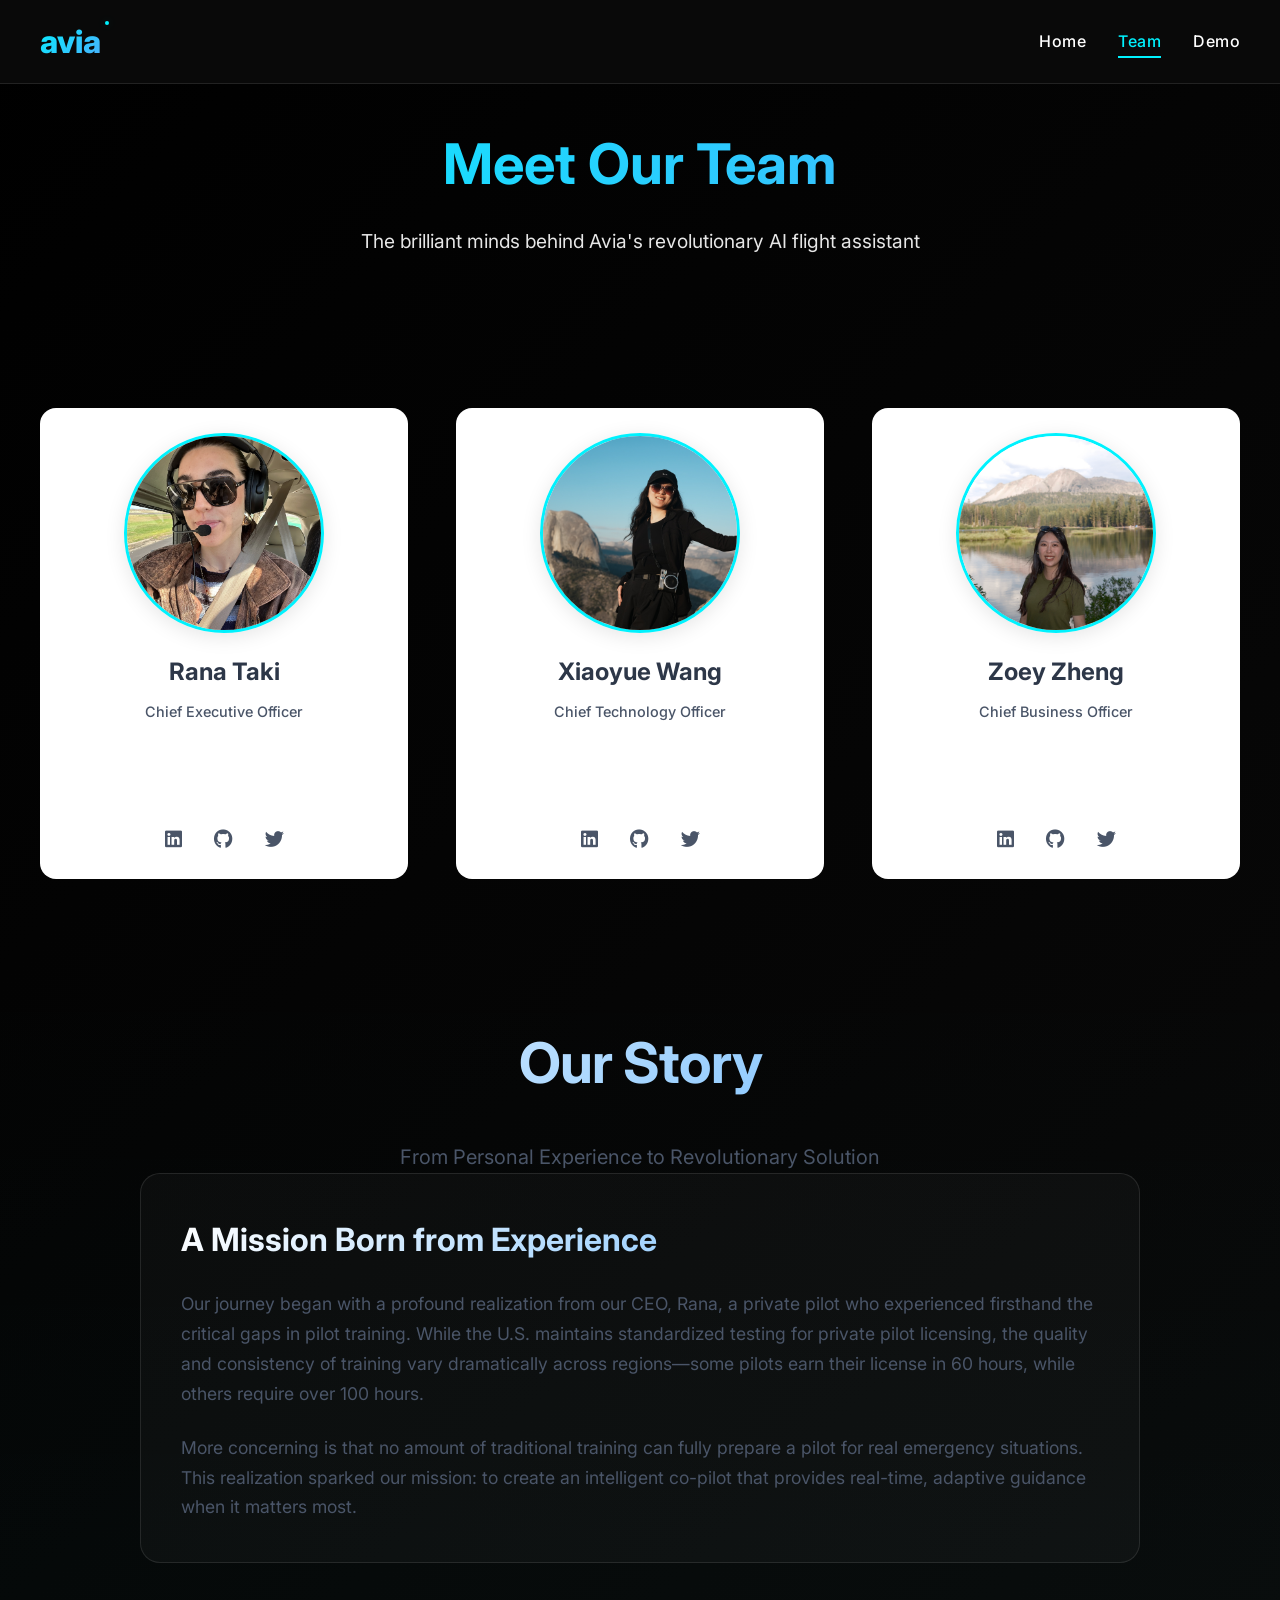
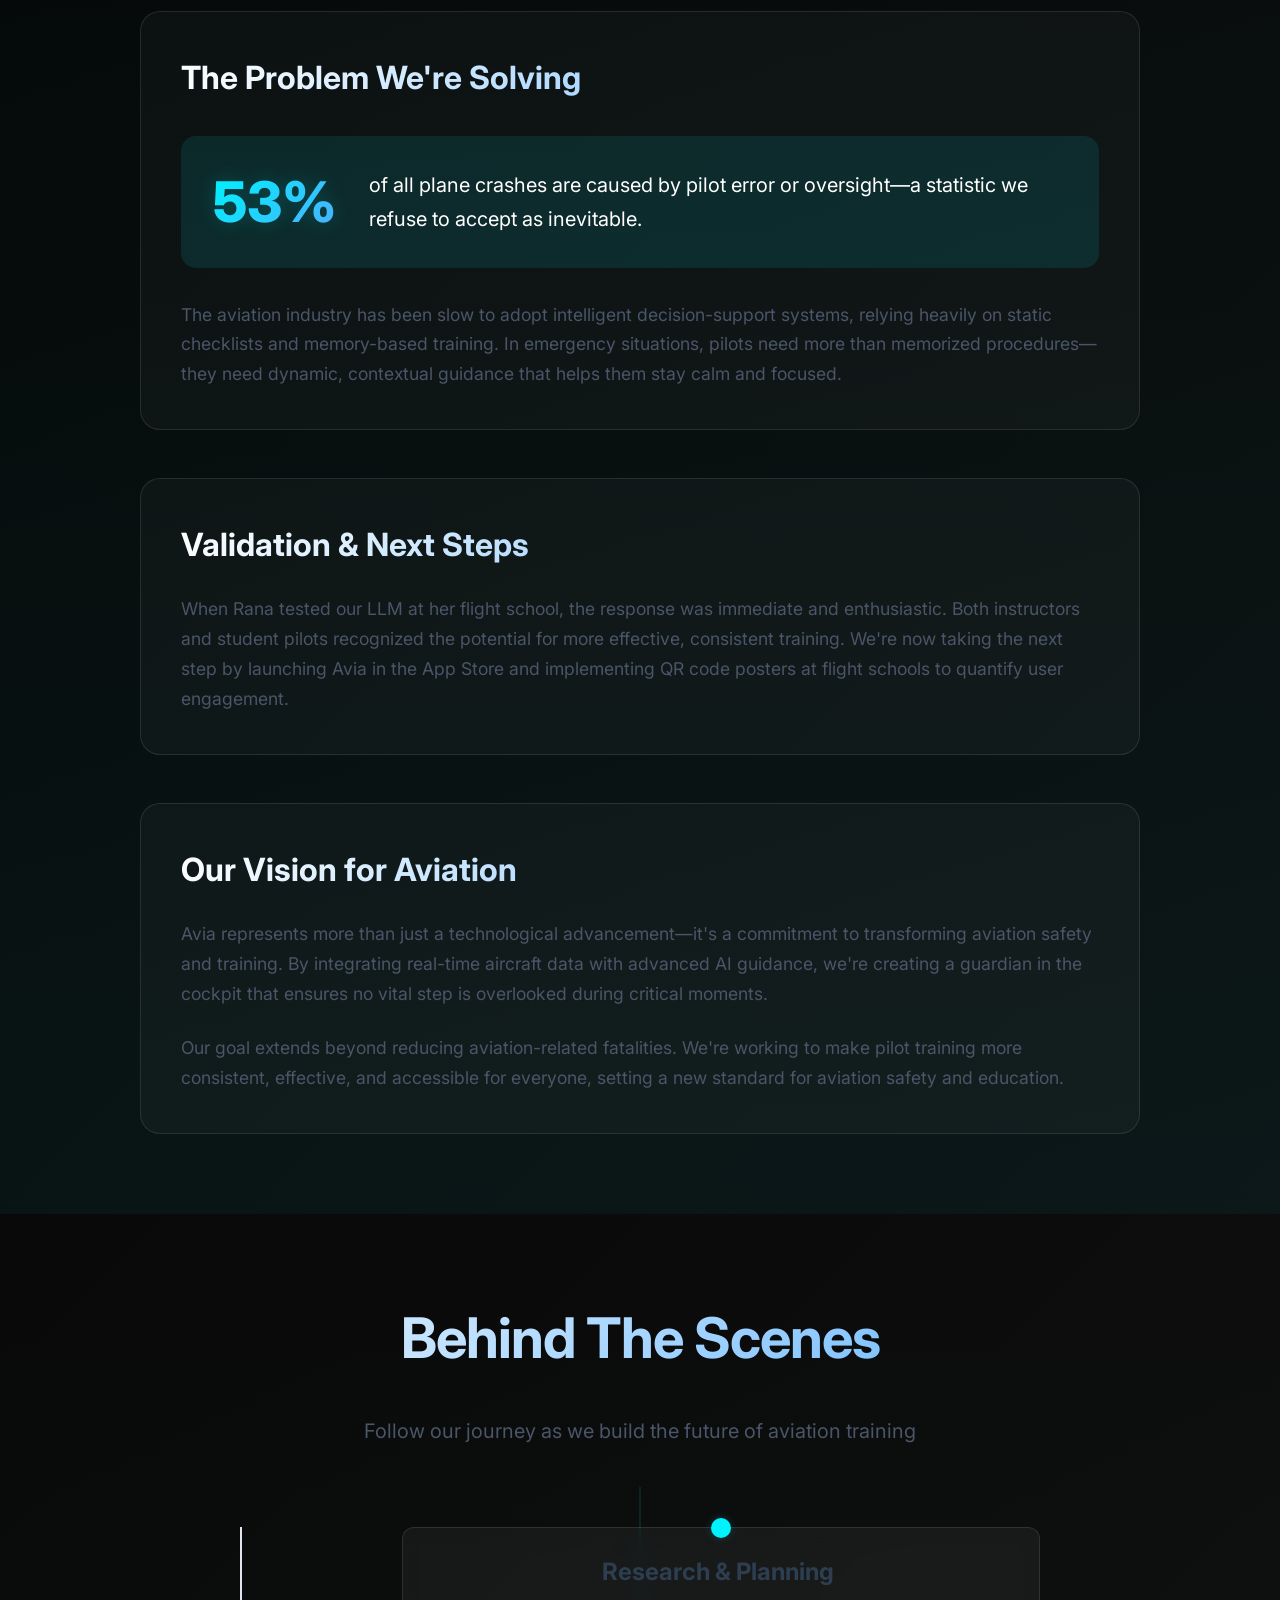
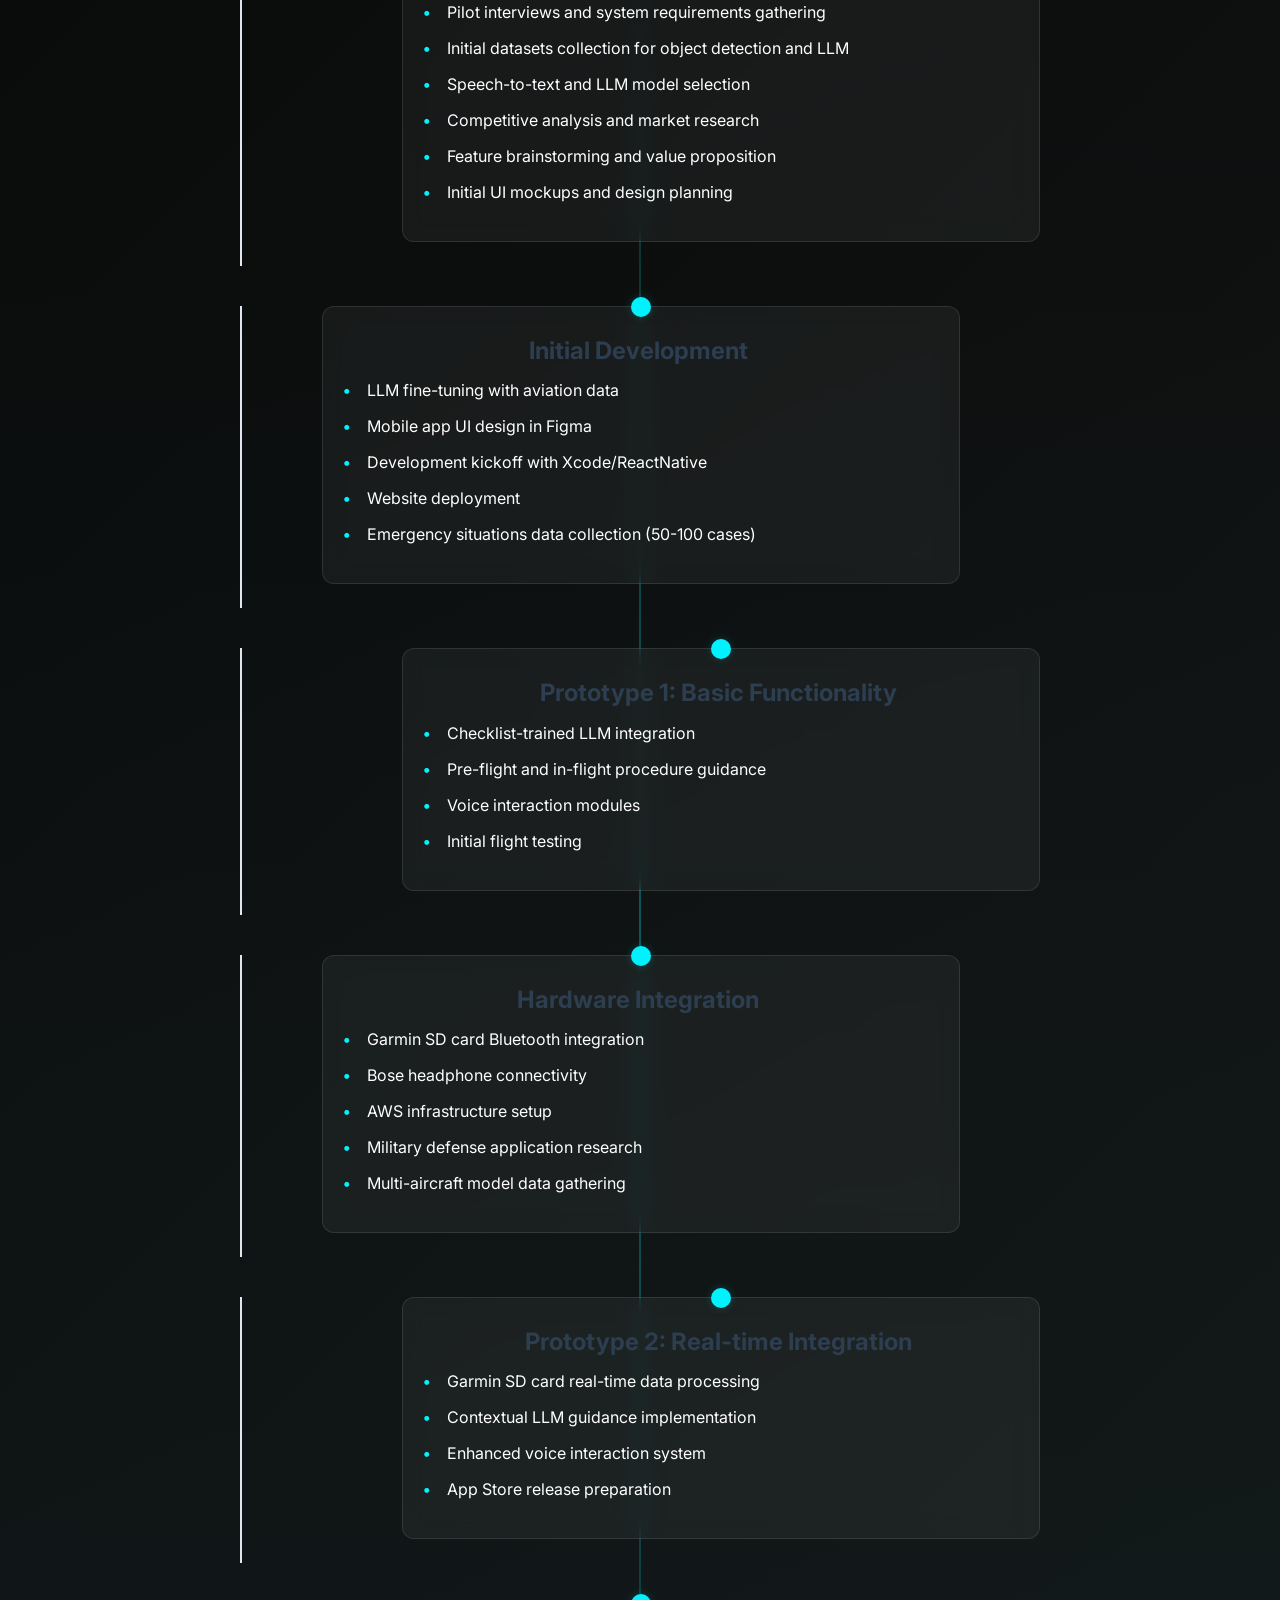
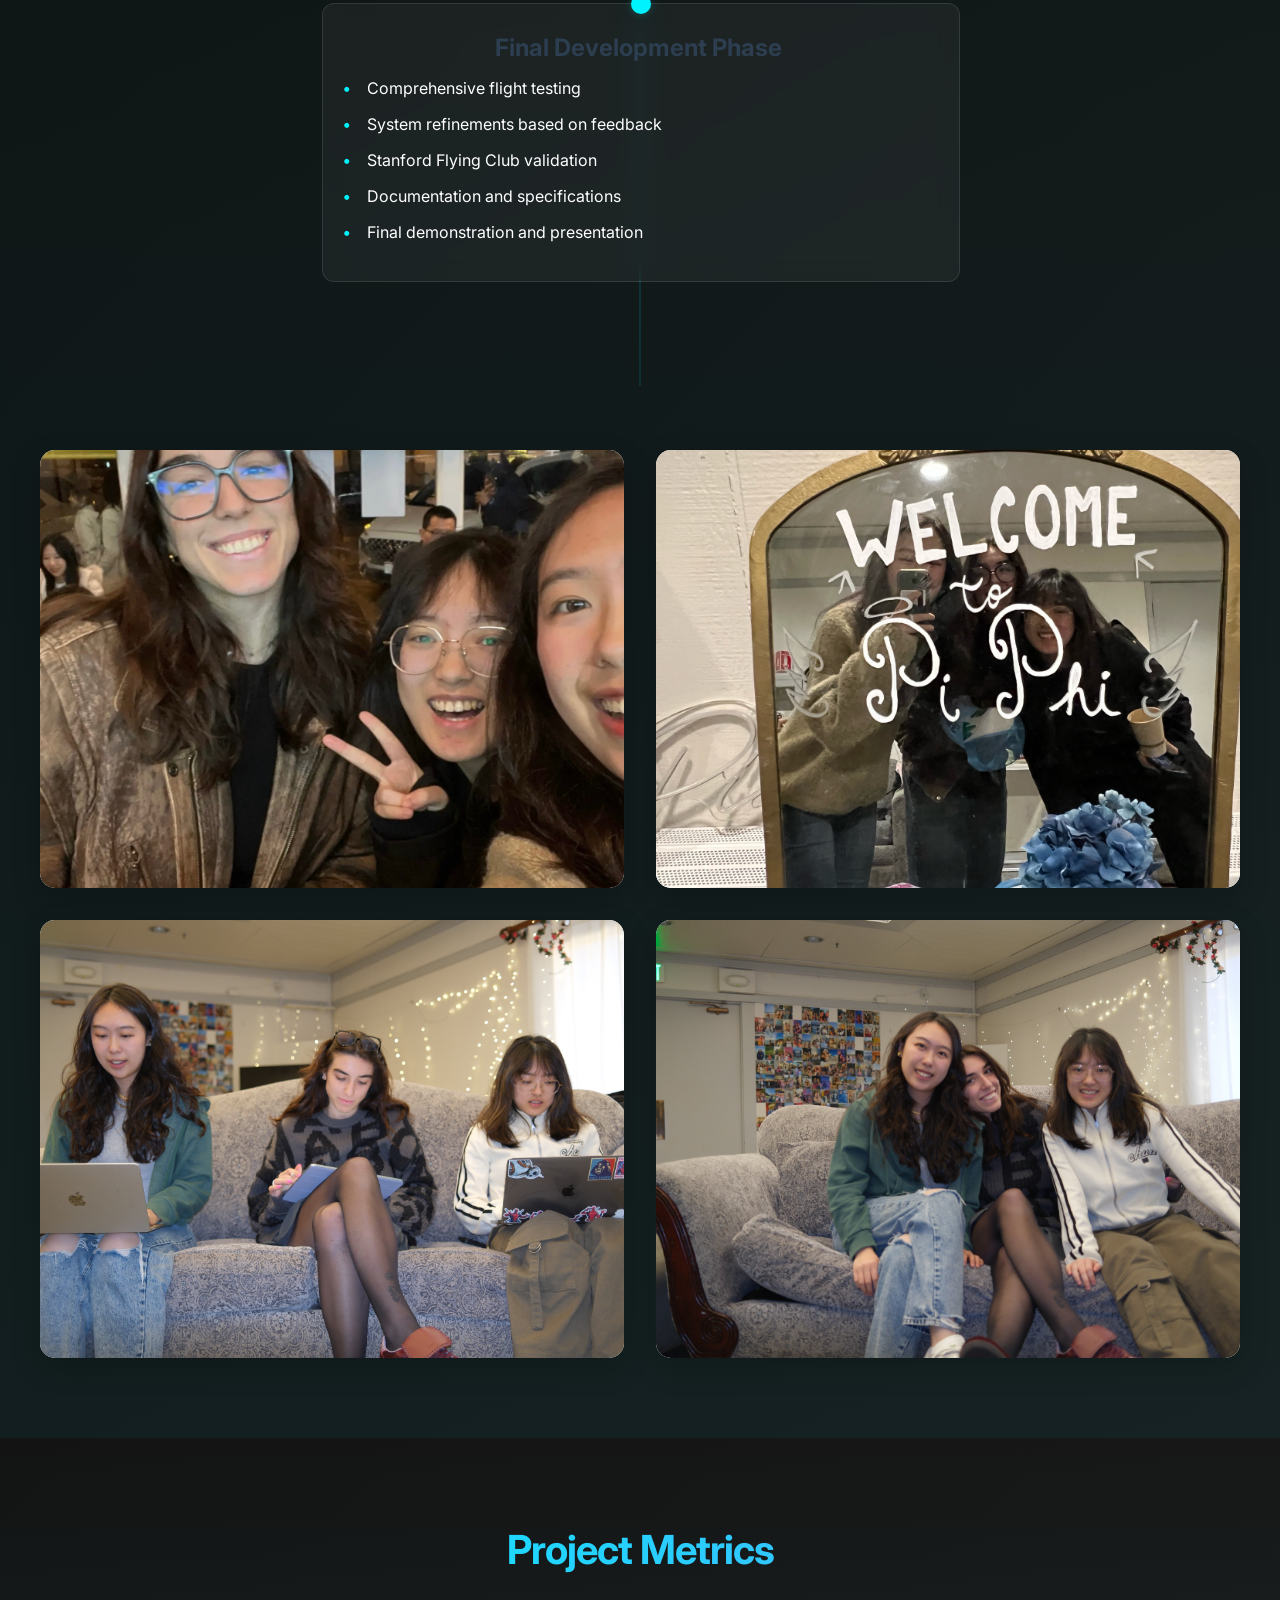
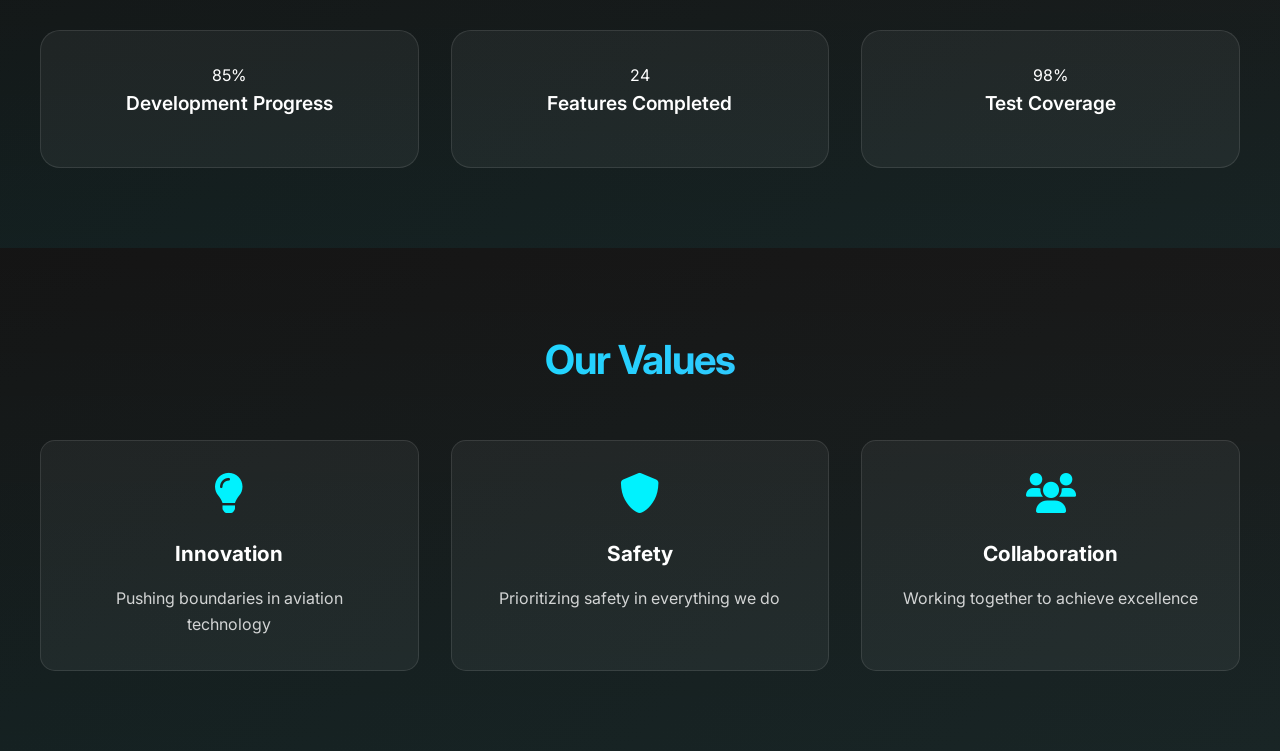
==== commit f473e6d7: "Updated navigation menu in team page to remove Product link" ====
--- a/team.html
+++ b/team.html
@@ -14,9 +14,8 @@
             <div class="logo">avia<span class="logo-dot"></span></div>
             <div class="nav-links">
                 <a href="index.html">Home</a>
-                <a href="product.html">Product</a>
                 <a href="team.html" class="active">Team</a>
-                <a href="avia-web/index.html">Demo</a>
+                <a href="https://dpwxy.github.io/avia-agent.github.io/">Demo</a>
             </div>
             <button class="mobile-menu-btn">
                 <span></span>
